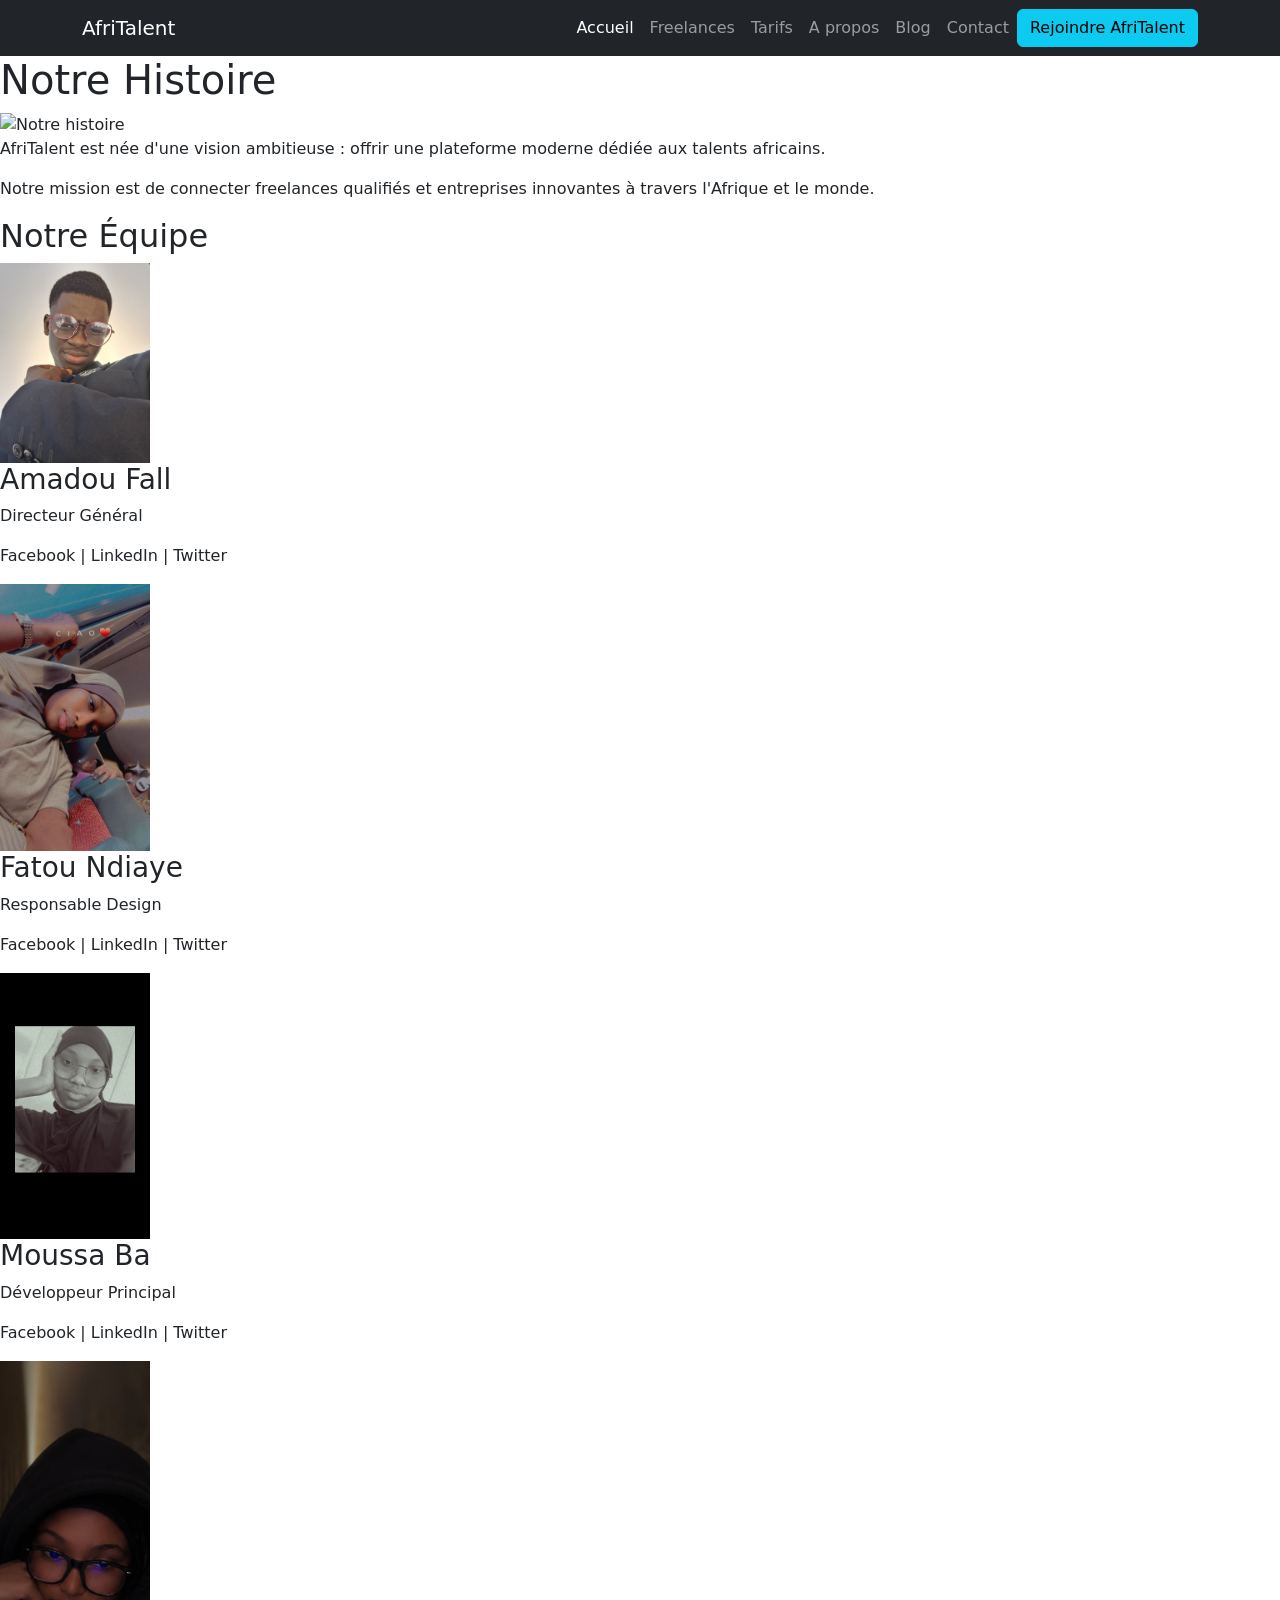
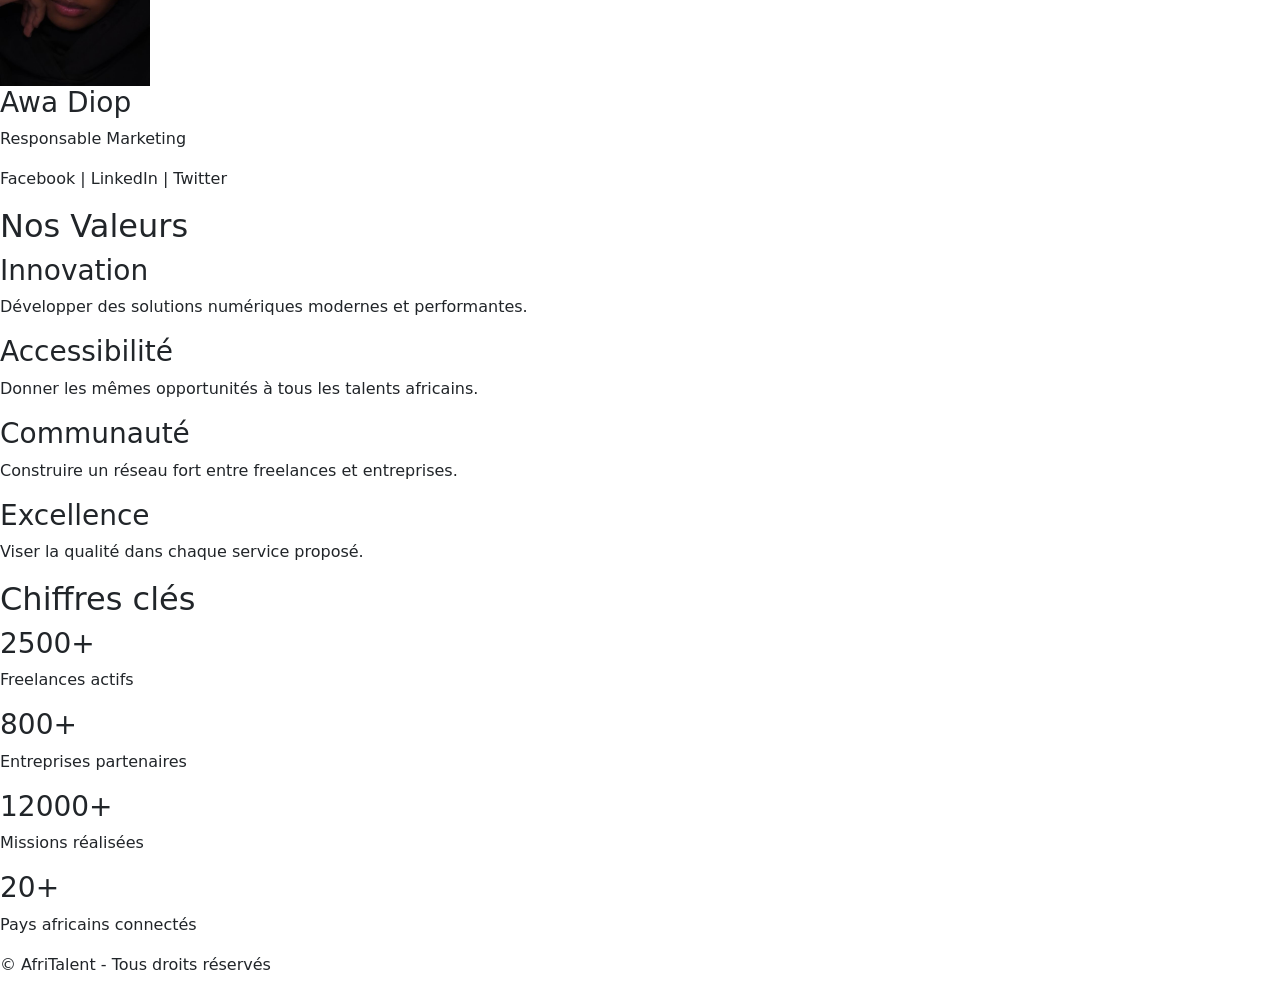
==== Diallo cheikh mouhamadou mourtalla-AfriTalent/about.html @ 086f15e1 "HTML : structure complète des 5 pages avec sections et contenu texte" ====
<!DOCTYPE html>
<html lang="fr">
<head>
    <meta charset="UTF-8">
    <meta name="viewport" content="width=device-width, initial-scale=1.0">
    <title>AfriTalent — Accueil</title>
<link
href="https://cdn.jsdelivr.net/npm/bootstrap@5.3.0/dist/css/bootstrap.min.css"
rel="stylesheet">
<link rel="stylesheet"
href="https://cdnjs.cloudflare.com/ajax/libs/font-awesome/6.6.0/css/all.min.css">

    <link rel="stylesheet" href="css/style.css">
</head>
<body>
     <header>
        <!-- Navigation Bootstrap commune a toutes les pages -->
        <nav class="navbar navbar-expand-lg navbar-dark bg-dark">
            <div class="container">
                <a class="navbar-brand" href="index.html">AfriTalent</a>
                <button class="navbar-toggler" type="button" data-bs-toggle="collapse" data-bs-target="#navMenu"
                    aria-controls="navMenu" aria-expanded="false" aria-label="Toggle navigation">
                    <span class="navbar-toggler-icon"></span>
                </button>
                <div class="collapse navbar-collapse" id="navMenu">
                    <ul class="navbar-nav ms-auto">
                        <li class="nav-item"><a class="nav-link active" href="index.html">Accueil</a></li>
                        <li class="nav-item"><a class="nav-link" href="freelances.html">Freelances</a></li>
                        <li class="nav-item"><a class="nav-link" href="tarifs.html">Tarifs</a></li>
                        <li class="nav-item"><a class="nav-link" href="about.html">A propos</a></li>
                        <li class="nav-item"><a class="nav-link" href="#blog">Blog</a></li>
                        <li class="nav-item"><a class="nav-link" href="contact.html">Contact</a></li>
                    </ul>
                    <button type="button" class="btn btn-info">Rejoindre AfriTalent</button>

                </div>
                <div class="d-flex aline-items-left gap-5">

                </div>
            </div>
        </nav>
    </header>
    <main>

    <section>
        <h1>Notre Histoire</h1>

        <img src="images/histoire.jpg" width="500" alt="Notre histoire">

        <p>
            AfriTalent est née d'une vision ambitieuse :
            offrir une plateforme moderne dédiée aux talents africains.
        </p>

        <p>
            Notre mission est de connecter freelances qualifiés
            et entreprises innovantes à travers l'Afrique et le monde.
        </p>
    </section>

    <section>
        <h2>Notre Équipe</h2>

        <article>
            <img src="images/team.jpeg" width="150" alt="">
            <h3>Amadou Fall</h3>
            <p>Directeur Général</p>
            <p>Facebook | LinkedIn | Twitter</p>
        </article>

        <article>
            <img src="images/team2.jpeg" width="150" alt="">
            <h3>Fatou Ndiaye</h3>
            <p>Responsable Design</p>
            <p>Facebook | LinkedIn | Twitter</p>
        </article>

        <article>
            <img src="images/team3.jpeg" width="150" alt="">
            <h3>Moussa Ba</h3>
            <p>Développeur Principal</p>
            <p>Facebook | LinkedIn | Twitter</p>
        </article>

        <article>
            <img src="images/team4.jpeg" width="150" alt="">
            <h3>Awa Diop</h3>
            <p>Responsable Marketing</p>
            <p>Facebook | LinkedIn | Twitter</p>
        </article>
    </section>

    <section>
        <h2>Nos Valeurs</h2>

        <article>
            <h3>Innovation</h3>
            <p>
                Développer des solutions numériques
                modernes et performantes.
            </p>
        </article>

        <article>
            <h3>Accessibilité</h3>
            <p>
                Donner les mêmes opportunités
                à tous les talents africains.
            </p>
        </article>

        <article>
            <h3>Communauté</h3>
            <p>
                Construire un réseau fort
                entre freelances et entreprises.
            </p>
        </article>

        <article>
            <h3>Excellence</h3>
            <p>
                Viser la qualité dans chaque
                service proposé.
            </p>
        </article>
    </section>

    <section>
        <h2>Chiffres clés</h2>

        <article>
            <h3>2500+</h3>
            <p>Freelances actifs</p>
        </article>

        <article>
            <h3>800+</h3>
            <p>Entreprises partenaires</p>
        </article>

        <article>
            <h3>12000+</h3>
            <p>Missions réalisées</p>
        </article>

        <article>
            <h3>20+</h3>
            <p>Pays africains connectés</p>
        </article>
    </section>

</main>

<footer>
    <p>© AfriTalent - Tous droits réservés</p>
</footer>
    

<script
src="https://cdn.jsdelivr.net/npm/bootstrap@5.3.0/dist/js/bootstrap.bundle.min.js"
></script>
    <script src="js/main.js"></script>
</body>
</html>
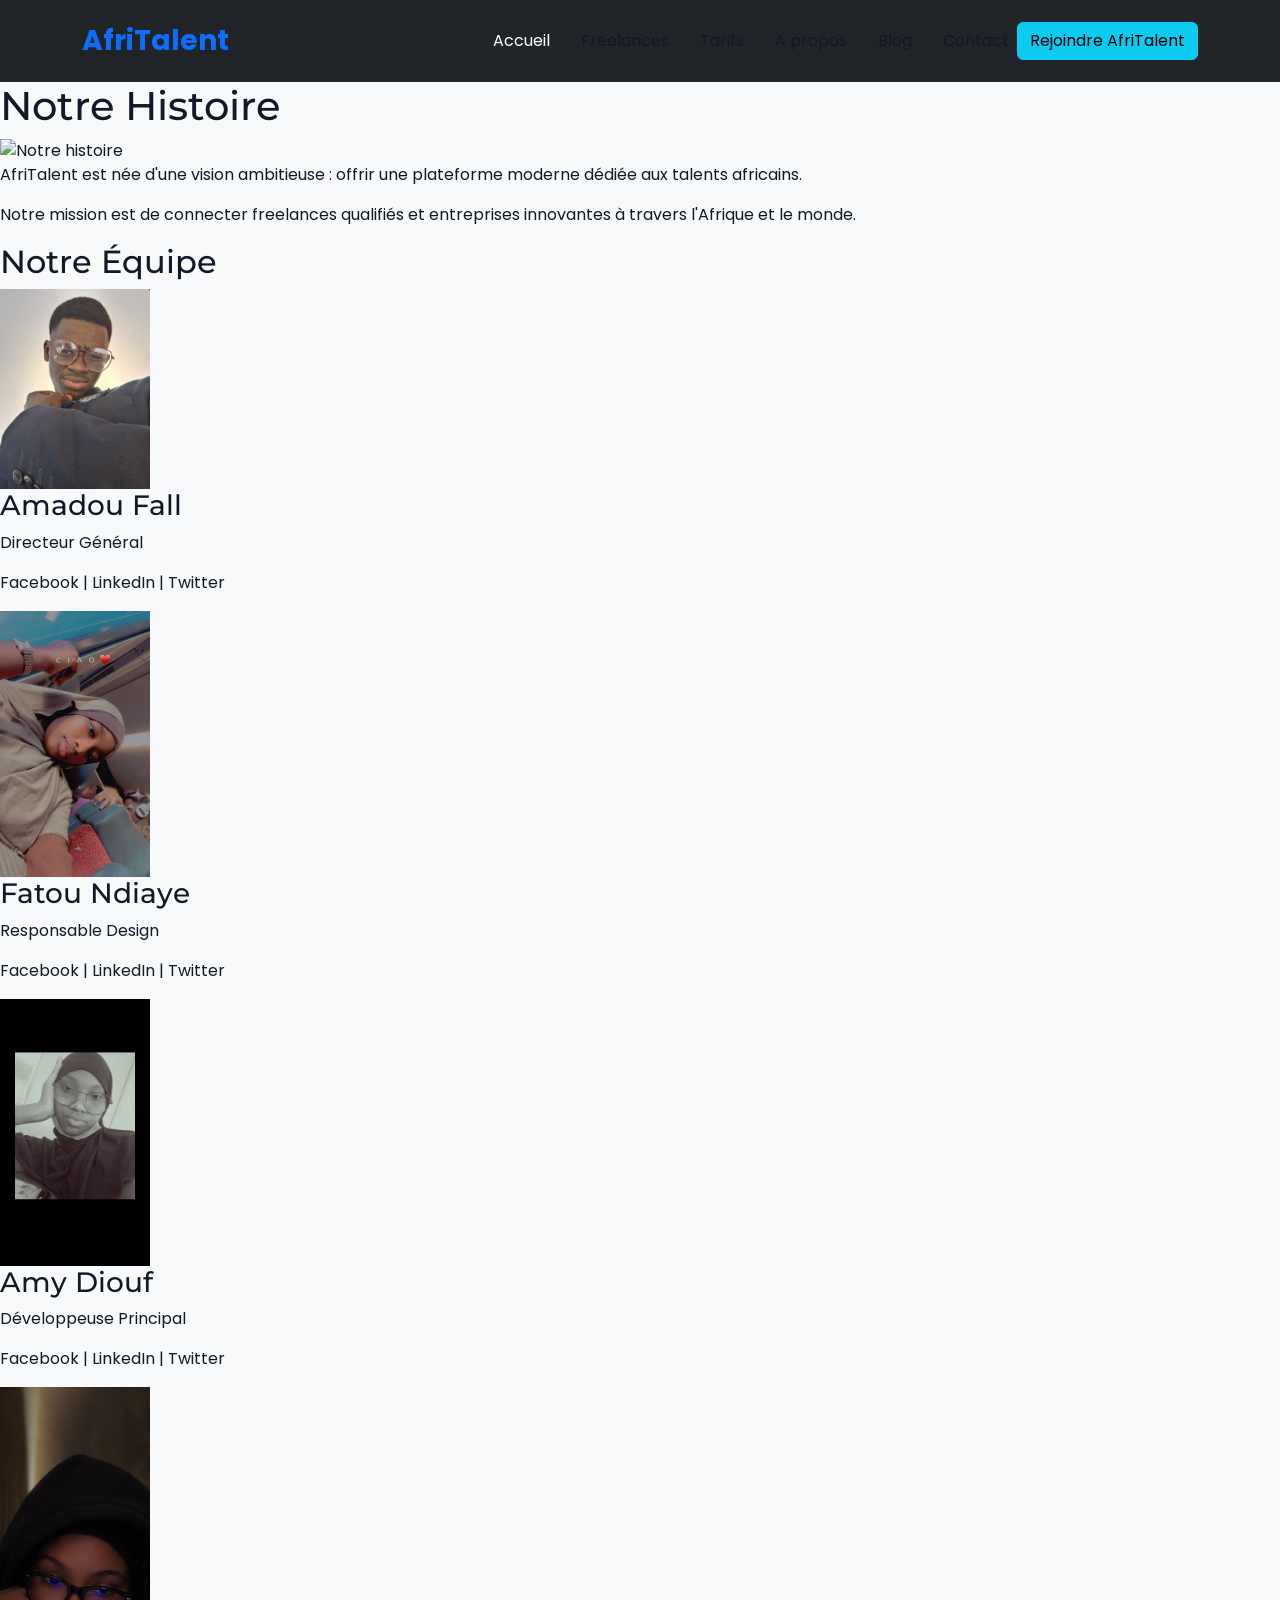
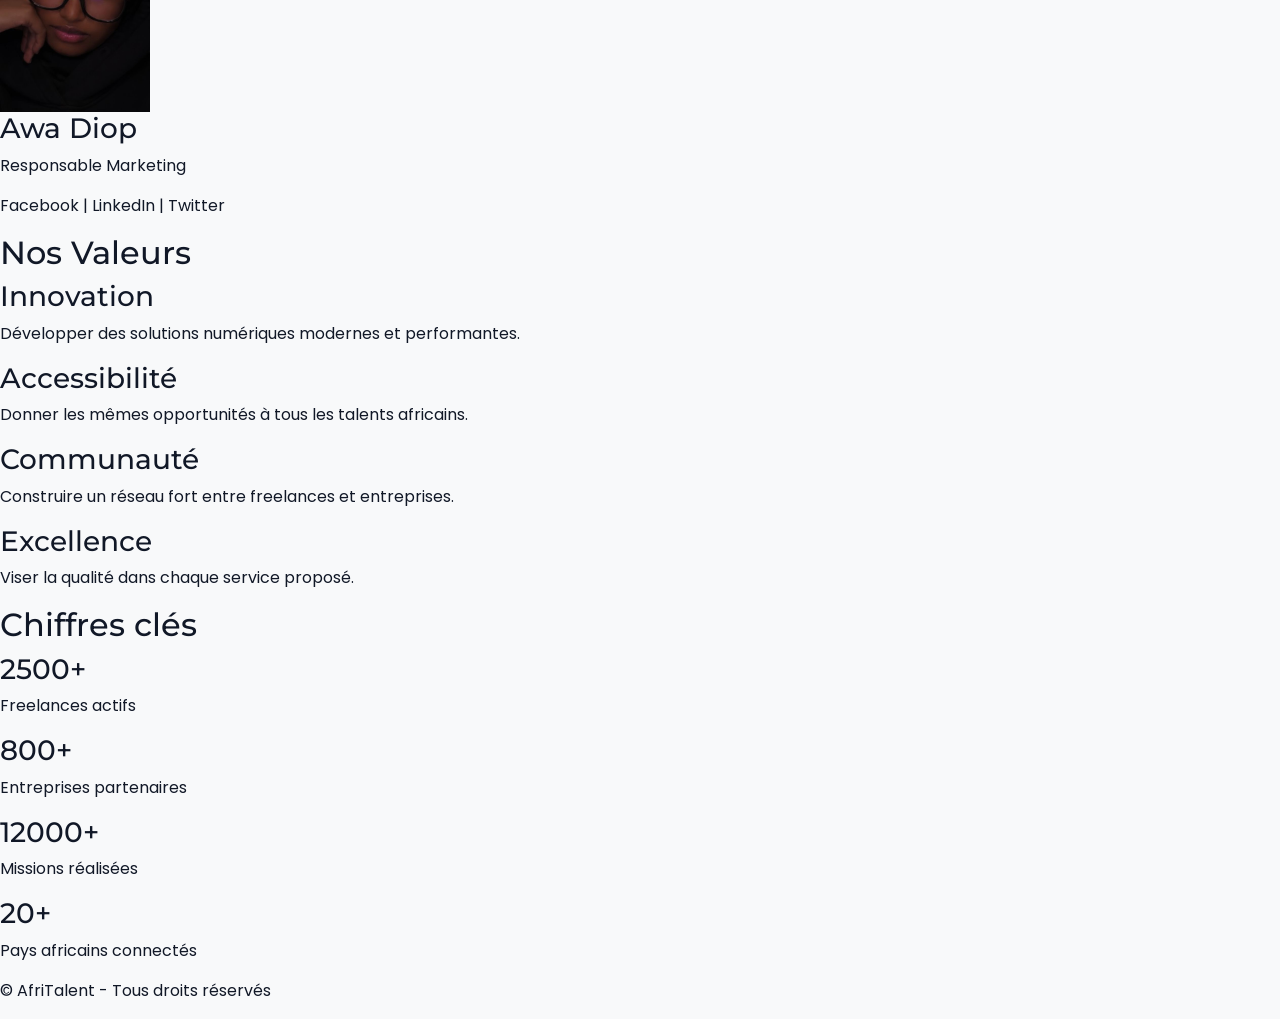
==== commit 00c42484: "CSS : variables, typographie, layout général et styles de base" ====
--- a/Diallo cheikh mouhamadou mourtalla-AfriTalent/about.html
+++ b/Diallo cheikh mouhamadou mourtalla-AfriTalent/about.html
@@ -77,8 +77,8 @@
 
         <article>
             <img src="images/team3.jpeg" width="150" alt="">
-            <h3>Moussa Ba</h3>
-            <p>Développeur Principal</p>
+            <h3>Amy Diouf</h3>
+            <p>Développeuse Principal</p>
             <p>Facebook | LinkedIn | Twitter</p>
         </article>
 
--- a/Diallo cheikh mouhamadou mourtalla-AfriTalent/css/style.css
+++ b/Diallo cheikh mouhamadou mourtalla-AfriTalent/css/style.css
@@ -0,0 +1,47 @@
+/* GOOGLE FONTS */
+@import url('https://fonts.googleapis.com/css2?family=Poppins:wght@400;500;600&display=swap');
+
+@import url('https://fonts.googleapis.com/css2?family=Montserrat:wght@600;700&display=swap');
+
+
+/* VARIABLES */
+:root{
+    --primary:#0d6efd;
+    --secondary:#6610f2;
+    --dark:#111827;
+    --light:#f8f9fa;
+    --white:#ffffff;
+    --gray:#6b7280;
+
+    --radius:12px;
+    --spacing:20px;
+}
+/* RESET */
+*{
+    margin:0;
+    padding:0;
+    box-sizing:border-box;
+}
+body{
+    font-family:'Poppins', sans-serif;
+    background:var(--light);
+    color:var(--dark);
+}
+h1,h2,h3,h4{
+    font-family:'Montserrat', sans-serif;
+}
+.navbar{
+    background:var(--white);
+    padding:15px 0;
+}
+
+.navbar-brand{
+    font-size:28px;
+    font-weight:bold;
+    color:var(--primary);
+}
+
+.nav-link{
+    color:var(--dark);
+    margin-left:15px;
+}
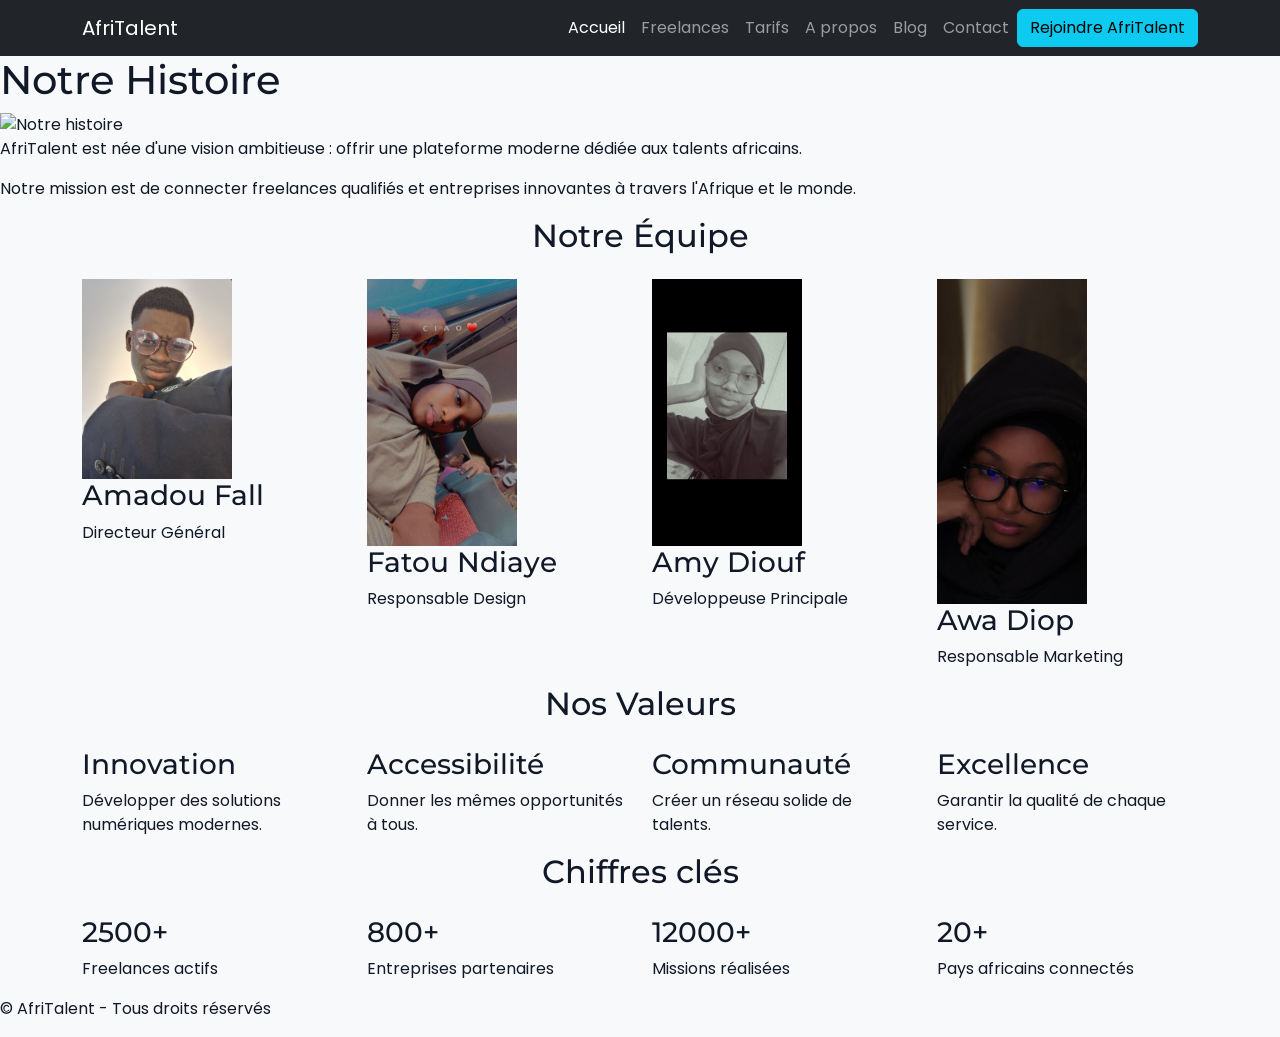
==== commit ae72fbd7: "CSS : responsive design mobile et tablette, media queries" ====
--- a/Diallo cheikh mouhamadou mourtalla-AfriTalent/about.html
+++ b/Diallo cheikh mouhamadou mourtalla-AfriTalent/about.html
@@ -58,98 +58,121 @@
         </p>
     </section>
 
-    <section>
-        <h2>Notre Équipe</h2>
+    <section class="container">
 
-        <article>
-            <img src="images/team.jpeg" width="150" alt="">
-            <h3>Amadou Fall</h3>
-            <p>Directeur Général</p>
-            <p>Facebook | LinkedIn | Twitter</p>
-        </article>
+    <h2 class="text-center mb-4">Notre Équipe</h2>
 
-        <article>
-            <img src="images/team2.jpeg" width="150" alt="">
-            <h3>Fatou Ndiaye</h3>
-            <p>Responsable Design</p>
-            <p>Facebook | LinkedIn | Twitter</p>
-        </article>
+    <div class="row">
 
-        <article>
-            <img src="images/team3.jpeg" width="150" alt="">
-            <h3>Amy Diouf</h3>
-            <p>Développeuse Principal</p>
-            <p>Facebook | LinkedIn | Twitter</p>
-        </article>
+        <div class="col-12 col-md-6 col-lg-3">
+            <article>
+                <img src="images/team.jpeg" width="150" alt="">
+                <h3>Amadou Fall</h3>
+                <p>Directeur Général</p>
+            </article>
+        </div>
 
-        <article>
-            <img src="images/team4.jpeg" width="150" alt="">
-            <h3>Awa Diop</h3>
-            <p>Responsable Marketing</p>
-            <p>Facebook | LinkedIn | Twitter</p>
-        </article>
-    </section>
+        <div class="col-12 col-md-6 col-lg-3">
+            <article>
+                <img src="images/team2.jpeg" width="150" alt="">
+                <h3>Fatou Ndiaye</h3>
+                <p>Responsable Design</p>
+            </article>
+        </div>
 
-    <section>
-        <h2>Nos Valeurs</h2>
+        <div class="col-12 col-md-6 col-lg-3">
+            <article>
+                <img src="images/team3.jpeg" width="150" alt="">
+                <h3>Amy Diouf</h3>
+                <p>Développeuse Principale</p>
+            </article>
+        </div>
 
-        <article>
-            <h3>Innovation</h3>
-            <p>
-                Développer des solutions numériques
-                modernes et performantes.
-            </p>
-        </article>
+        <div class="col-12 col-md-6 col-lg-3">
+            <article>
+                <img src="images/team4.jpeg" width="150" alt="">
+                <h3>Awa Diop</h3>
+                <p>Responsable Marketing</p>
+            </article>
+        </div>
 
-        <article>
-            <h3>Accessibilité</h3>
-            <p>
-                Donner les mêmes opportunités
-                à tous les talents africains.
-            </p>
-        </article>
+    </div>
 
-        <article>
-            <h3>Communauté</h3>
-            <p>
-                Construire un réseau fort
-                entre freelances et entreprises.
-            </p>
-        </article>
+</section>
+    <section class="container">
 
-        <article>
-            <h3>Excellence</h3>
-            <p>
-                Viser la qualité dans chaque
-                service proposé.
-            </p>
-        </article>
-    </section>
+    <h2 class="text-center mb-4">Nos Valeurs</h2>
 
-    <section>
-        <h2>Chiffres clés</h2>
+    <div class="row">
 
-        <article>
-            <h3>2500+</h3>
-            <p>Freelances actifs</p>
-        </article>
+        <div class="col-12 col-md-6 col-lg-3">
+            <article>
+                <h3>Innovation</h3>
+                <p>Développer des solutions numériques modernes.</p>
+            </article>
+        </div>
 
-        <article>
-            <h3>800+</h3>
-            <p>Entreprises partenaires</p>
-        </article>
+        <div class="col-12 col-md-6 col-lg-3">
+            <article>
+                <h3>Accessibilité</h3>
+                <p>Donner les mêmes opportunités à tous.</p>
+            </article>
+        </div>
 
-        <article>
-            <h3>12000+</h3>
-            <p>Missions réalisées</p>
-        </article>
+        <div class="col-12 col-md-6 col-lg-3">
+            <article>
+                <h3>Communauté</h3>
+                <p>Créer un réseau solide de talents.</p>
+            </article>
+        </div>
 
-        <article>
-            <h3>20+</h3>
-            <p>Pays africains connectés</p>
-        </article>
-    </section>
+        <div class="col-12 col-md-6 col-lg-3">
+            <article>
+                <h3>Excellence</h3>
+                <p>Garantir la qualité de chaque service.</p>
+            </article>
+        </div>
 
+    </div>
+
+</section>
+   <section class="container">
+
+    <h2 class="text-center mb-4">Chiffres clés</h2>
+
+    <div class="row">
+
+        <div class="col-12 col-md-6 col-lg-3">
+            <article>
+                <h3>2500+</h3>
+                <p>Freelances actifs</p>
+            </article>
+        </div>
+
+        <div class="col-12 col-md-6 col-lg-3">
+            <article>
+                <h3>800+</h3>
+                <p>Entreprises partenaires</p>
+            </article>
+        </div>
+
+        <div class="col-12 col-md-6 col-lg-3">
+            <article>
+                <h3>12000+</h3>
+                <p>Missions réalisées</p>
+            </article>
+        </div>
+
+        <div class="col-12 col-md-6 col-lg-3">
+            <article>
+                <h3>20+</h3>
+                <p>Pays africains connectés</p>
+            </article>
+        </div>
+
+    </div>
+
+</section>
 </main>
 
 <footer>
--- a/Diallo cheikh mouhamadou mourtalla-AfriTalent/css/style.css
+++ b/Diallo cheikh mouhamadou mourtalla-AfriTalent/css/style.css
@@ -10,7 +10,7 @@
     --secondary:#6610f2;
     --dark:#111827;
     --light:#f8f9fa;
-    --white:#ffffff;
+    --white:#7689f8;
     --gray:#6b7280;
 
     --radius:12px;
@@ -30,18 +30,196 @@
 h1,h2,h3,h4{
     font-family:'Montserrat', sans-serif;
 }
-.navbar{
-    background:var(--white);
-    padding:15px 0;
-}
-
-.navbar-brand{
-    font-size:28px;
+/* HERO */
+.hero{
+    padding:100px 0;
+}
+
+.hero-text h1{
+    font-size:60px;
+    font-weight:700;
+    margin-bottom:20px;
+}
+
+.hero-text h2{
+    font-size:22px;
+    color:gray;
+    margin-bottom:25px;
+}
+
+.hero-img{
+    width:100%;
+    border-radius:20px;
+}
+
+.stats{
+    display:flex;
+    gap:30px;
+    margin-top:20px;
     font-weight:bold;
-    color:var(--primary);
-}
-
-.nav-link{
-    color:var(--dark);
-    margin-left:15px;
+}
+
+
+/* COMMENT CA MARCHE */
+.bento-grid{
+    display:grid;
+    grid-template-columns:repeat(3,1fr);
+    gap:20px;
+}
+
+.box{
+    background:rgba(200, 192, 245, 0.616);
+    padding:30px;
+    border-radius:20px;
+    box-shadow:0 5px 15px rgba(0,0,0,0.08);
+}
+
+.big{
+    grid-column:span 2;
+}
+
+.wide{
+    grid-column:span 2;
+}
+
+/* CATEGORIES */
+.categories{
+    padding:80px 0;
+}
+
+.categorie-card{
+    background:rgba(200, 192, 245, 0.616);
+    padding:30px;
+    border-radius:20px;
+    margin-bottom:20px;
+    transition:0.3s;
+    box-shadow:0 5px 15px rgba(0,0,0,0.08);
+}
+
+.categorie-card:hover{
+    transform:translateY(-10px);
+    box-shadow:0 10px 25px rgba(0,0,0,0.2);
+}
+
+
+/* TEMOIGNAGES */
+.testimonials{
+    background:rgba(200, 192, 245, 0.616);
+    padding:80px 0;
+}
+
+.carousel-item{
+    padding:30px;
+    text-align:center;
+}
+
+.carousel-item img{
+    border-radius:15px;
+    margin-bottom:15px;
+}
+
+.carousel-item blockquote{
+    font-style:italic;
+}
+
+/* CTA */
+section.text-center{
+    padding:80px 0;
+}
+
+
+@media (max-width: 768px){
+
+    .hero{
+        text-align: center;
+    }
+
+    .hero-img{
+        width: 100%;
+        margin-top: 20px;
+    }
+
+    .stats{
+        flex-direction: column;
+        gap: 10px;
+    }
+
+    .bento-grid{
+        grid-template-columns: 1fr;
+    }
+
+    .categories{
+        text-align: center;
+    }
+
+}
+
+@media (max-width: 375px){
+
+    h1{
+        font-size: 2rem;
+    }
+
+    h2{
+        font-size: 1.5rem;
+    }
+
+    .hero button{
+        width: 100%;
+        margin-bottom: 10px;
+    }
+
+    .navbar-brand{
+        font-size: 1.2rem;
+    }
+
+    article img{
+        max-width: 100%;
+        height: auto;
+    }
+
+}
+
+CONTACT 
+
+form{
+    background: #fff;
+    padding: 20px;
+    border-radius: 10px;
+}
+
+input,
+select,
+textarea{
+    width: 100%;
+    margin-top: 5px;
+    margin-bottom: 15px;
+}
+
+iframe{
+    width: 100%;
+    border-radius: 10px;
+}
+
+@media (max-width: 768px){
+
+    form{
+        margin-bottom: 30px;
+    }
+
+}
+
+
+
+@media (max-width: 375px){
+
+    .form-control,
+    .form-select{
+        font-size: 14px;
+    }
+
+    form button{
+        width: 100%;
+    }
+
 }
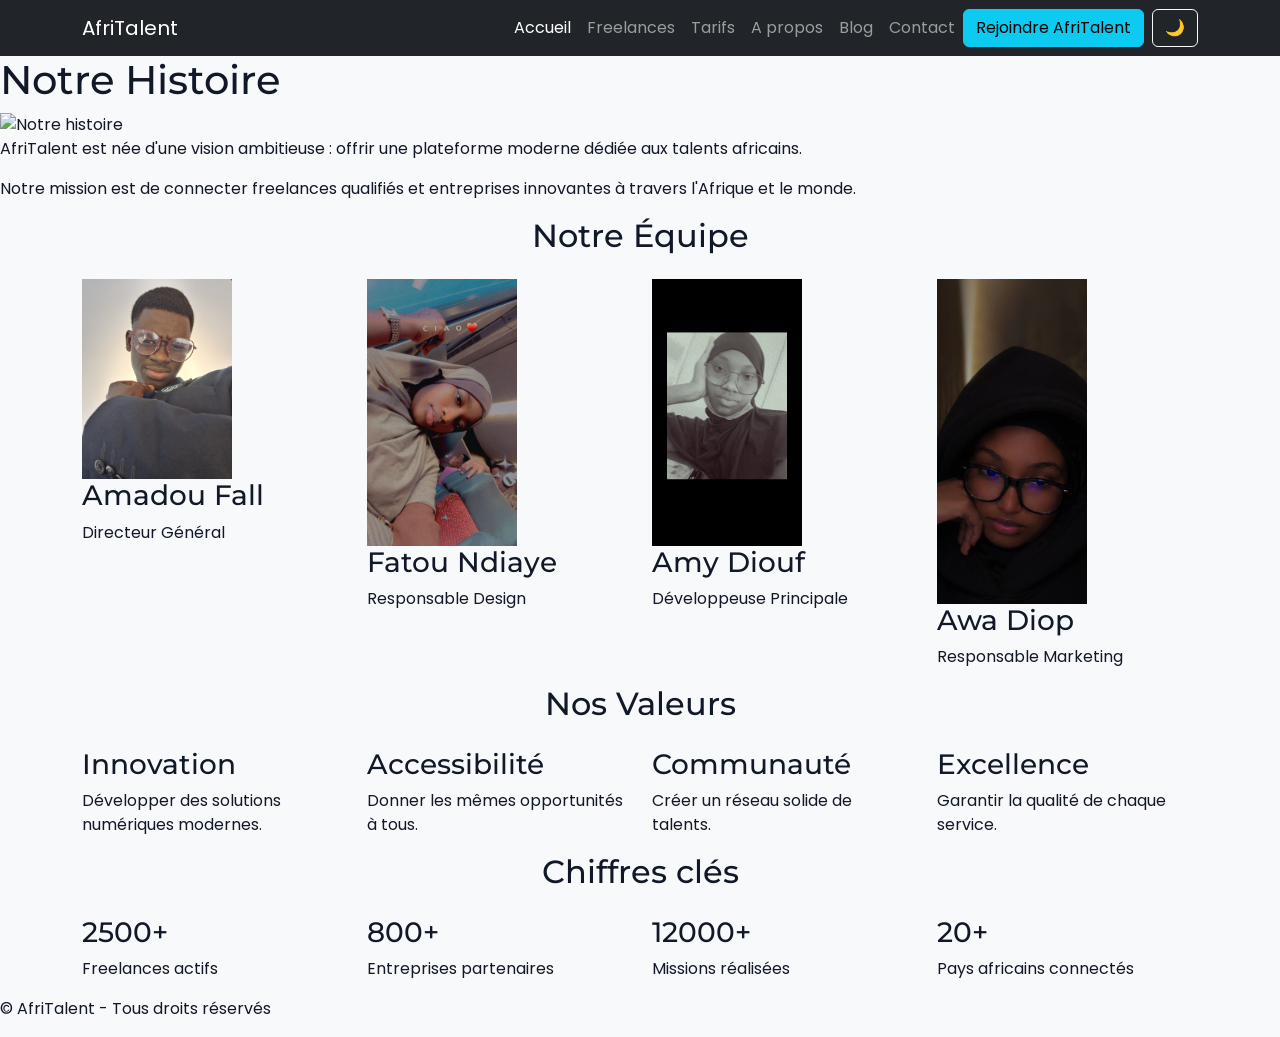
==== commit af050d4a: "JS : dark mode avec localStorage, navbar dynamique au scroll" ====
--- a/Diallo cheikh mouhamadou mourtalla-AfriTalent/about.html
+++ b/Diallo cheikh mouhamadou mourtalla-AfriTalent/about.html
@@ -15,30 +15,46 @@
 <body>
      <header>
         <!-- Navigation Bootstrap commune a toutes les pages -->
-        <nav class="navbar navbar-expand-lg navbar-dark bg-dark">
-            <div class="container">
-                <a class="navbar-brand" href="index.html">AfriTalent</a>
-                <button class="navbar-toggler" type="button" data-bs-toggle="collapse" data-bs-target="#navMenu"
-                    aria-controls="navMenu" aria-expanded="false" aria-label="Toggle navigation">
-                    <span class="navbar-toggler-icon"></span>
+         <nav class="navbar navbar-expand-lg navbar-dark bg-dark">
+    <div class="container">
+        <a class="navbar-brand" href="index.html">AfriTalent</a>
+
+        <button class="navbar-toggler" type="button"
+            data-bs-toggle="collapse"
+            data-bs-target="#navMenu"
+            aria-controls="navMenu"
+            aria-expanded="false"
+            aria-label="Toggle navigation">
+
+            <span class="navbar-toggler-icon"></span>
+
+        </button>
+
+        <div class="collapse navbar-collapse" id="navMenu">
+
+            <ul class="navbar-nav ms-auto">
+                <li class="nav-item"><a class="nav-link active" href="index.html">Accueil</a></li>
+                <li class="nav-item"><a class="nav-link" href="freelances.html">Freelances</a></li>
+                <li class="nav-item"><a class="nav-link" href="tarifs.html">Tarifs</a></li>
+                <li class="nav-item"><a class="nav-link" href="about.html">A propos</a></li>
+                <li class="nav-item"><a class="nav-link" href="#blog">Blog</a></li>
+                <li class="nav-item"><a class="nav-link" href="contact.html">Contact</a></li>
+            </ul>
+
+            <div class="d-flex gap-2">
+                <button type="button" class="btn btn-info">
+                    Rejoindre AfriTalent
                 </button>
-                <div class="collapse navbar-collapse" id="navMenu">
-                    <ul class="navbar-nav ms-auto">
-                        <li class="nav-item"><a class="nav-link active" href="index.html">Accueil</a></li>
-                        <li class="nav-item"><a class="nav-link" href="freelances.html">Freelances</a></li>
-                        <li class="nav-item"><a class="nav-link" href="tarifs.html">Tarifs</a></li>
-                        <li class="nav-item"><a class="nav-link" href="about.html">A propos</a></li>
-                        <li class="nav-item"><a class="nav-link" href="#blog">Blog</a></li>
-                        <li class="nav-item"><a class="nav-link" href="contact.html">Contact</a></li>
-                    </ul>
-                    <button type="button" class="btn btn-info">Rejoindre AfriTalent</button>
-
-                </div>
-                <div class="d-flex aline-items-left gap-5">
-
-                </div>
+
+                <button id="theme-toggle" class="btn btn-outline-light">
+                    🌙
+                </button>
             </div>
-        </nav>
+
+        </div>
+    </div>
+</nav>
+        
     </header>
     <main>
 
@@ -178,11 +194,12 @@
 <footer>
     <p>© AfriTalent - Tous droits réservés</p>
 </footer>
-    
-
-<script
-src="https://cdn.jsdelivr.net/npm/bootstrap@5.3.0/dist/js/bootstrap.bundle.min.js"
-></script>
-    <script src="js/main.js"></script>
+
+<button id="backToTop" class="btn btn-primary">
+    ↑
+</button>
+
+<script src="https://cdn.jsdelivr.net/npm/bootstrap@5.3.0/dist/js/bootstrap.bundle.min.js"></script>
+<script src="js/main.js"></script>
 </body>
 </html>
--- a/Diallo cheikh mouhamadou mourtalla-AfriTalent/css/style.css
+++ b/Diallo cheikh mouhamadou mourtalla-AfriTalent/css/style.css
@@ -222,4 +222,45 @@
         width: 100%;
     }
 
+}
+
+ NAVBAR DYNAMIQUE
+
+.navbar{
+    transition: all 0.3s ease;
+}
+
+.navbar.scrolled{
+    background: rgba(0,0,0,0.95) !important;
+    box-shadow: 0 5px 15px rgba(0,0,0,0.2);
+    padding-top: 5px;
+    padding-bottom: 5px;
+}
+ DARK MODE
+
+body.dark-mode{
+    background-color: #121212;
+    color: #ffffff;
+}
+
+body.dark-mode .navbar{
+    background-color: #1e1e1e !important;
+}
+
+body.dark-mode .box,
+body.dark-mode .categorie-card,
+body.dark-mode .carousel-item,
+body.dark-mode footer{
+    background-color: #222;
+    color: #ffffff;
+}
+
+BOUTON RETOUR EN HAUT 
+
+#backToTop{
+    position: fixed;
+    bottom: 20px;
+    right: 20px;
+    display: none;
+    z-index: 999;
 }
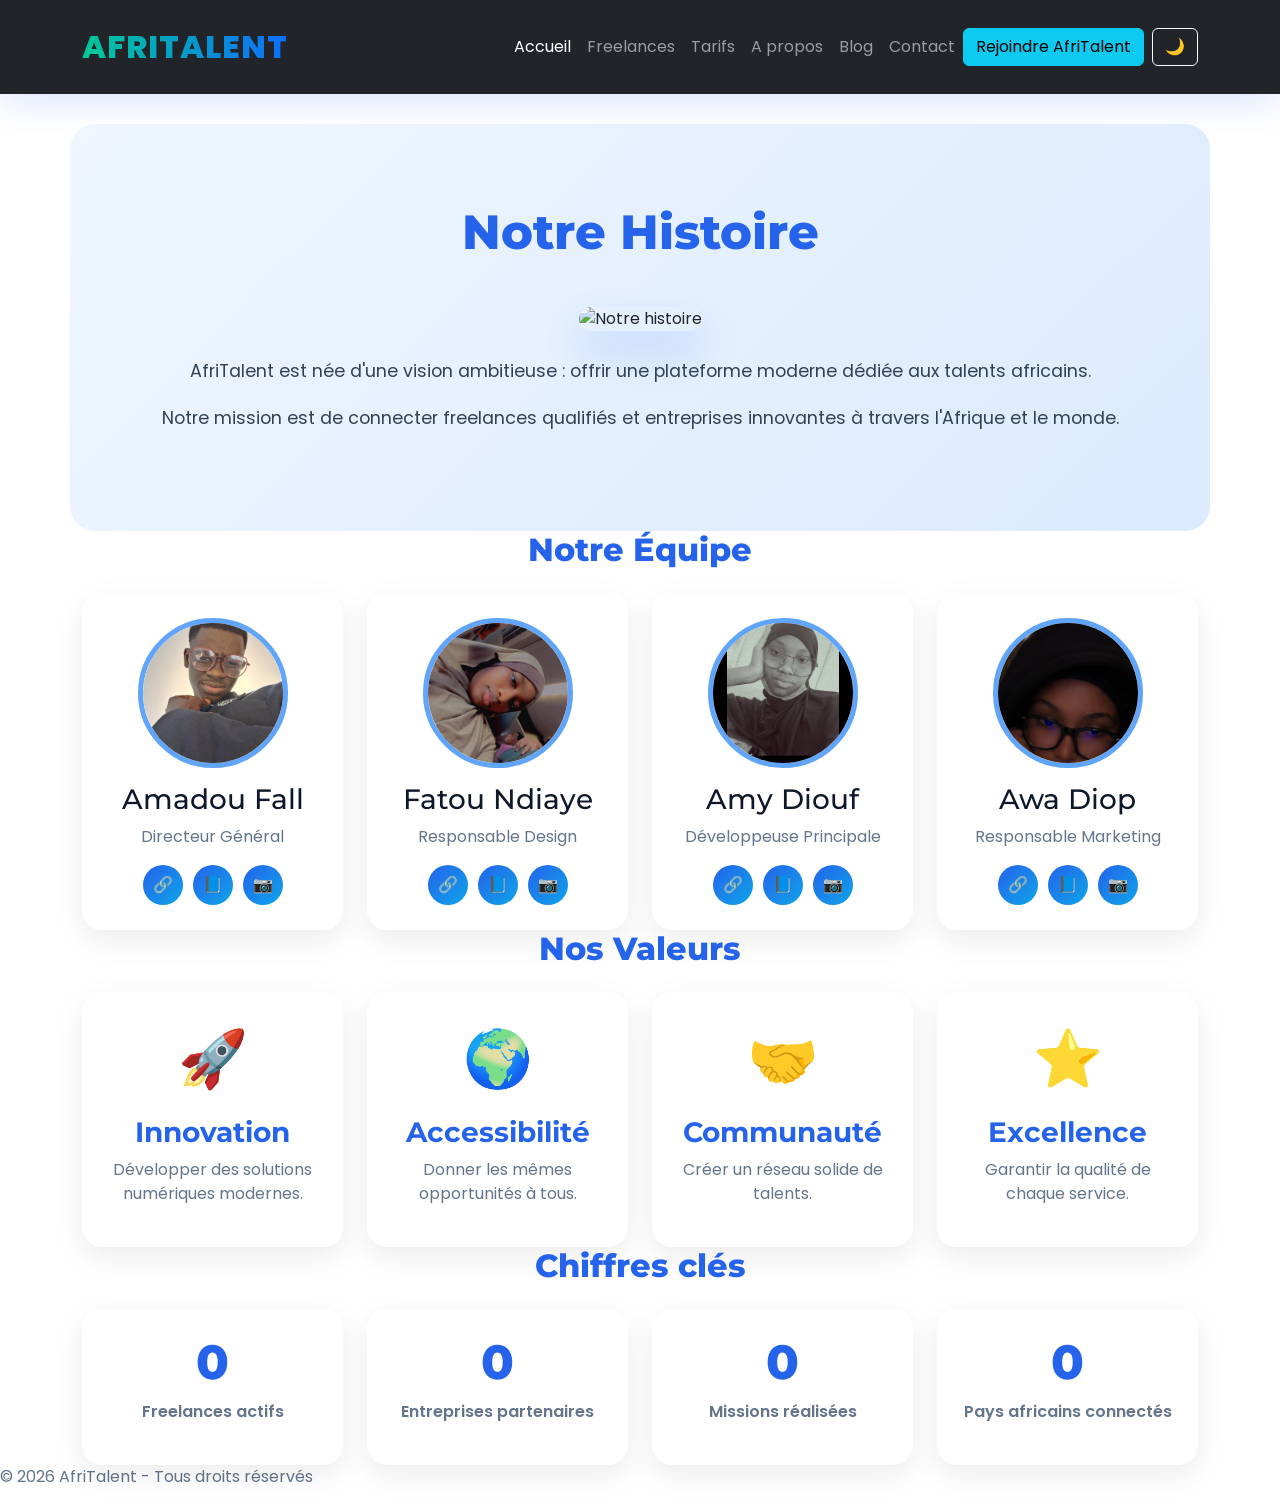
==== commit 7523bf0a: "JS : compteurs animés au scroll et animations fade-in des sections" ====
--- a/Diallo cheikh mouhamadou mourtalla-AfriTalent/about.html
+++ b/Diallo cheikh mouhamadou mourtalla-AfriTalent/about.html
@@ -17,7 +17,9 @@
         <!-- Navigation Bootstrap commune a toutes les pages -->
          <nav class="navbar navbar-expand-lg navbar-dark bg-dark">
     <div class="container">
-        <a class="navbar-brand" href="index.html">AfriTalent</a>
+        <a class="navbar-brand logo-afritalent" href="index.html">
+    AfriTalent
+</a>
 
         <button class="navbar-toggler" type="button"
             data-bs-toggle="collapse"
@@ -58,7 +60,7 @@
     </header>
     <main>
 
-    <section>
+    <section  class="about-history container fade-section">
         <h1>Notre Histoire</h1>
 
         <img src="images/histoire.jpg" width="500" alt="Notre histoire">
@@ -74,7 +76,7 @@
         </p>
     </section>
 
-    <section class="container">
+    <section class="container fade-section team">
 
     <h2 class="text-center mb-4">Notre Équipe</h2>
 
@@ -85,6 +87,11 @@
                 <img src="images/team.jpeg" width="150" alt="">
                 <h3>Amadou Fall</h3>
                 <p>Directeur Général</p>
+                <div class="social-links">
+                    <a href="#">🔗</a>
+                    <a href="#">📘</a>
+                    <a href="#">📷</a>
+                </div>
             </article>
         </div>
 
@@ -93,6 +100,12 @@
                 <img src="images/team2.jpeg" width="150" alt="">
                 <h3>Fatou Ndiaye</h3>
                 <p>Responsable Design</p>
+
+            <div class="social-links">
+                <a href="#">🔗</a>
+                <a href="#">📘</a>
+                <a href="#">📷</a>
+            </div>
             </article>
         </div>
 
@@ -101,6 +114,12 @@
                 <img src="images/team3.jpeg" width="150" alt="">
                 <h3>Amy Diouf</h3>
                 <p>Développeuse Principale</p>
+
+            <div class="social-links">
+                <a href="#">🔗</a>
+                <a href="#">📘</a>
+                <a href="#">📷</a>
+            </div>
             </article>
         </div>
 
@@ -109,13 +128,18 @@
                 <img src="images/team4.jpeg" width="150" alt="">
                 <h3>Awa Diop</h3>
                 <p>Responsable Marketing</p>
+                            <div class="social-links">
+                <a href="#">🔗</a>
+                <a href="#">📘</a>
+                <a href="#">📷</a>
+            </div>
             </article>
         </div>
 
     </div>
 
 </section>
-    <section class="container">
+    <section class="container fade-section values">
 
     <h2 class="text-center mb-4">Nos Valeurs</h2>
 
@@ -123,6 +147,7 @@
 
         <div class="col-12 col-md-6 col-lg-3">
             <article>
+           <div class="value-icon">🚀</div>
                 <h3>Innovation</h3>
                 <p>Développer des solutions numériques modernes.</p>
             </article>
@@ -130,6 +155,7 @@
 
         <div class="col-12 col-md-6 col-lg-3">
             <article>
+                <div class="value-icon">🌍</div>
                 <h3>Accessibilité</h3>
                 <p>Donner les mêmes opportunités à tous.</p>
             </article>
@@ -137,6 +163,7 @@
 
         <div class="col-12 col-md-6 col-lg-3">
             <article>
+                 <div class="value-icon">🤝</div>
                 <h3>Communauté</h3>
                 <p>Créer un réseau solide de talents.</p>
             </article>
@@ -144,6 +171,7 @@
 
         <div class="col-12 col-md-6 col-lg-3">
             <article>
+                <div class="value-icon">⭐</div>
                 <h3>Excellence</h3>
                 <p>Garantir la qualité de chaque service.</p>
             </article>
@@ -152,7 +180,7 @@
     </div>
 
 </section>
-   <section class="container">
+   <section class="container fade-section key-stats">
 
     <h2 class="text-center mb-4">Chiffres clés</h2>
 
@@ -160,28 +188,28 @@
 
         <div class="col-12 col-md-6 col-lg-3">
             <article>
-                <h3>2500+</h3>
+                <h3 class="counter" data-target="2500">0</h3>
                 <p>Freelances actifs</p>
             </article>
         </div>
 
         <div class="col-12 col-md-6 col-lg-3">
             <article>
-                <h3>800+</h3>
+                <h3 class="counter" data-target="800">0</h3>
                 <p>Entreprises partenaires</p>
             </article>
         </div>
 
         <div class="col-12 col-md-6 col-lg-3">
             <article>
-                <h3>12000+</h3>
+                <h3 class="counter" data-target="12000">0</h3>
                 <p>Missions réalisées</p>
             </article>
         </div>
 
         <div class="col-12 col-md-6 col-lg-3">
             <article>
-                <h3>20+</h3>
+                <h3 class="counter" data-target="20">0</h3>
                 <p>Pays africains connectés</p>
             </article>
         </div>
@@ -192,7 +220,10 @@
 </main>
 
 <footer>
-    <p>© AfriTalent - Tous droits réservés</p>
+    
+    <p>© <span id="currentYear"></span>
+        AfriTalent - Tous droits réservés
+    </p>
 </footer>
 
 <button id="backToTop" class="btn btn-primary">
--- a/Diallo cheikh mouhamadou mourtalla-AfriTalent/css/style.css
+++ b/Diallo cheikh mouhamadou mourtalla-AfriTalent/css/style.css
@@ -2,90 +2,267 @@
 @import url('https://fonts.googleapis.com/css2?family=Poppins:wght@400;500;600&display=swap');
 
 @import url('https://fonts.googleapis.com/css2?family=Montserrat:wght@600;700&display=swap');
-
-
-/* VARIABLES */
+ 
 :root{
-    --primary:#0d6efd;
-    --secondary:#6610f2;
-    --dark:#111827;
-    --light:#f8f9fa;
-    --white:#7689f8;
-    --gray:#6b7280;
-
-    --radius:12px;
-    --spacing:20px;
-}
+
+    /* Couleurs principales */
+
+    --primary: #2563eb;
+    --primary-dark: #1d4ed8;
+    --secondary: #0ea5e9;
+
+    /* Dégradés */
+
+    --gradient-blue:
+    linear-gradient(
+        135deg,
+        #2563eb,
+        #0ea5e9
+    );
+
+    /* Couleurs de fond */
+
+    --bg-light: #f8fafc;
+    --bg-card: #ffffff;
+    --bg-dark: #0f172a;
+
+    /* Textes */
+
+    --text-dark: #0f172a;
+    --text-light: #64748b;
+
+    /* Ombres */
+
+    --shadow:
+    0 10px 30px rgba(37,99,235,.15);
+
+    --shadow-hover:
+    0 20px 50px rgba(37,99,235,.25);
+
+    /* Bordures */
+
+    --radius: 24px;
+}
+
+/* titres */
+h1,
+h2,
+h3{
+    color: var(--text-dark);
+}
+
+/* cartes */
+.categorie-card,
+.bento-card,
+.testimonial-card{
+
+    background: var(--bg-card);
+
+    border-radius: var(--radius);
+
+    box-shadow: var(--shadow);
+}
+
+/* boutons */
+.btn-primary{
+    background: var(--gradient-blue);
+    border: none;
+}
+
+/* sous titres */
+p{
+    color: var(--text-light);
+}
+
+/* hover moderne */
+.categorie-card:hover,
+.bento-card:hover,
+.testimonial-card:hover{
+
+    transform: translateY(-10px);
+
+    box-shadow: var(--shadow-hover);
+
+}
+
+
+.navbar{
+    transition: all 0.3s ease;
+}
+
+.navbar.scrolled{
+    background-color: #0754a0 !important; /* fond plus visible */
+    box-shadow: 0 4px 10px rgba(154, 204, 16, 0.932); /* ombre */
+    padding-top: 5px;
+    padding-bottom: 5px; /* effet shrink */
+}
+
+
+   /* NAVBAR */
+
+
+.navbar{
+    padding: 18px 0;
+    box-shadow: var(--shadow);
+}
+.logo-afritalent{
+    font-size: 2rem;
+    font-weight: 800;
+    letter-spacing: 1px;
+    text-transform: uppercase;
+
+    background: linear-gradient(
+        90deg,
+        #00c896,
+        #0d6efd
+    );
+     background-clip : text ;
+    -webkit-background-clip: text;
+    -webkit-text-fill-color: transparent;
+
+    transition: 0.3s ease;
+}
+
+.logo-afritalent:hover{
+    transform: scale(1.05);
+    .logo-afritalent{
+    font-size: 2.2rem;
+    font-weight: 900;
+    font-family: Arial, sans-serif;
+    letter-spacing: 2px;
+    color: #00c896 !important;
+    text-transform: uppercase;
+}
+}
+
+
+   /* CARDS */
+ 
+
+.categorie-card,
+.box{
+    background:var(--white);
+    border-radius:var(--radius);
+    padding:20px;
+    box-shadow:var(--shadow);
+    transition:var(--transition);
+}
+
+.categorie-card:hover,
+.box:hover{
+    transform:translateY(-8px);
+}
+
+/* 
+   BOUTON RETOUR HAUT
+ */
+
+#backToTop{
+    position:fixed;
+    right:20px;
+    bottom:20px;
+    z-index:999;
+
+    border-radius:50%;
+    width:50px;
+    height:50px;
+}
+body{
+    font-family: 'Poppins', sans-serif;
+}
+
+.hero{
+    min-height: 90vh;
+    display: flex;
+    align-items: center;
+}
+
+.hero-content{
+    display: grid;
+    grid-template-columns: 1.2fr 1fr;
+    gap: 50px;
+    align-items: center;
+}
+
+.hero h1{
+    font-size: 4rem;
+    font-weight: 800;
+    line-height: 1.1;
+    margin-bottom: 20px;
+}
+
+.hero h2{
+    font-size: 1.3rem;
+    color: #64748b;
+    margin-bottom: 30px;
+}
+
+.hero-buttons{
+    display: flex;
+    gap: 15px;
+    margin-bottom: 40px;
+}
+
+.hero-image img{
+    width: 100%;
+    border-radius: 30px;
+    box-shadow: 0 25px 60px rgba(0,0,0,.15);
+}
+
+.stats{
+    display: flex;
+    gap: 20px;
+    flex-wrap: wrap;
+}
+
+.stat-card{
+    background: white;
+    padding: 20px;
+    border-radius: 20px;
+    min-width: 160px;
+    text-align: center;
+    box-shadow: 0 10px 30px rgba(0,0,0,.08);
+}
+
+.counter{
+    font-size: 2rem;
+    font-weight: 700;
+    color: #2563eb;
+}
+
 /* RESET */
 *{
     margin:0;
     padding:0;
     box-sizing:border-box;
 }
-body{
-    font-family:'Poppins', sans-serif;
-    background:var(--light);
-    color:var(--dark);
-}
+
 h1,h2,h3,h4{
     font-family:'Montserrat', sans-serif;
 }
-/* HERO */
-.hero{
-    padding:100px 0;
-}
-
-.hero-text h1{
-    font-size:60px;
-    font-weight:700;
-    margin-bottom:20px;
-}
-
-.hero-text h2{
-    font-size:22px;
-    color:gray;
-    margin-bottom:25px;
-}
-
-.hero-img{
-    width:100%;
-    border-radius:20px;
-}
-
-.stats{
-    display:flex;
-    gap:30px;
-    margin-top:20px;
-    font-weight:bold;
-}
-
-
-/* COMMENT CA MARCHE */
-.bento-grid{
-    display:grid;
-    grid-template-columns:repeat(3,1fr);
-    gap:20px;
-}
-
-.box{
-    background:rgba(200, 192, 245, 0.616);
-    padding:30px;
-    border-radius:20px;
-    box-shadow:0 5px 15px rgba(0,0,0,0.08);
-}
-
-.big{
-    grid-column:span 2;
-}
-
-.wide{
-    grid-column:span 2;
-}
-
-/* CATEGORIES */
-.categories{
-    padding:80px 0;
-}
+
+
+/* Effet hover moderne */
+
+.categorie-card:hover{
+    transform: translateY(-12px);
+    box-shadow: 0 20px 40px rgba(0,0,0,0.15);
+    background: linear-gradient(135deg,#0dcaf0,#0d6efd);
+    color: white;
+}
+
+.categorie-card:hover p{
+    color: white;
+}
+
+.categorie-card:hover .icon{
+    transform: scale(1.15);
+}
+
+.categorie-card .icon{
+    transition: transform 0.3s ease;
+}
+
 
 .categorie-card{
     background:rgba(200, 192, 245, 0.616);
@@ -101,37 +278,260 @@
     box-shadow:0 10px 25px rgba(0,0,0,0.2);
 }
 
-
-/* TEMOIGNAGES */
-.testimonials{
-    background:rgba(200, 192, 245, 0.616);
-    padding:80px 0;
-}
-
-.carousel-item{
-    padding:30px;
-    text-align:center;
-}
-
-.carousel-item img{
-    border-radius:15px;
-    margin-bottom:15px;
-}
-
-.carousel-item blockquote{
-    font-style:italic;
-}
-
-/* CTA */
-section.text-center{
-    padding:80px 0;
-}
-
-
-@media (max-width: 768px){
-
+.testimonial-card{
+    max-width: 700px;
+    margin: auto;
+    padding: 35px;
+    border-radius: 24px;
+    background: white;
+    box-shadow: 0 10px 30px rgba(0,0,0,.08);
+}
+
+.testimonial-avatar{
+    width: 120px;
+    height: 120px;
+    object-fit: cover;
+    border-radius: 50%;
+    margin-bottom: 20px;
+    border: 4px solid #0d6efd;
+}
+
+.role{
+    color: #6c757d;
+    margin-bottom: 10px;
+}
+
+.stars{
+    font-size: 1.4rem;
+    margin-bottom: 15px;
+}
+
+.testimonial-card blockquote{
+    font-size: 1.1rem;
+    font-style: italic;
+    color: #555;
+}
+
+.testimonial-card:hover{
+    transform: translateY(-5px);
+    transition: .3s ease;
+}
+
+/* fleche temoignage */
+.carousel-control-prev,
+.carousel-control-next{
+
+    width: 60px;
+    height: 60px;
+
+    background: linear-gradient(
+        135deg,
+        #2563eb,
+        #0ea5e9
+    );
+
+    border-radius: 50%;
+
+    top: 50%;
+
+    transform: translateY(-50%);
+
+    opacity: 1;
+
+    box-shadow: 0 8px 20px rgba(37,99,235,.3);
+
+    transition: all .3s ease;
+}
+
+.carousel-control-prev{
+    left: -70px;
+}
+
+.carousel-control-next{
+    right: -70px;
+}
+
+.carousel-control-prev:hover,
+.carousel-control-next:hover{
+
+    transform: translateY(-50%) scale(1.1);
+
+    box-shadow: 0 12px 25px rgba(37,99,235,.5);
+}
+
+.carousel-control-prev-icon,
+.carousel-control-next-icon{
+
+    filter: brightness(0) invert(1);
+
+    width: 25px;
+    height: 25px;
+}
+
+
+.cta-section{
+
+    background:
+        linear-gradient(
+            rgba(15,23,42,.75),
+            rgba(15,23,42,.75)
+        ),
+        url("../images/cta-bg.jpg");
+
+    background-size: cover;
+    background-position: center;
+
+    border-radius: 30px;
+
+    margin: 80px auto;
+
+    overflow: hidden;
+}
+
+.cta-overlay{
+
+    padding: 100px 30px;
+
+    text-align: center;
+
+    color: white;
+}
+
+.cta-overlay h2{
+
+    font-size: 3rem;
+
+    font-weight: 800;
+
+    margin-bottom: 20px;
+}
+
+.cta-overlay p{
+
+    max-width: 700px;
+
+    margin: auto;
+
+    margin-bottom: 30px;
+
+    font-size: 1.1rem;
+
+    color: rgba(255,255,255,.9);
+}
+
+.cta-overlay .btn{
+
+    padding: 15px 35px;
+
+    border-radius: 50px;
+
+    font-weight: 700;
+
+    transition: .3s ease;
+}
+
+.cta-overlay .btn:hover{
+
+    transform: translateY(-5px);
+
+    box-shadow: 0 10px 25px rgba(255,255,255,.3);
+}
+
+/* footer */
+.footer{
+
+    background: #0f172a;
+
+    color: white;
+
+    padding: 70px 0 20px;
+}
+
+.footer-logo{
+
+    color: #0ea5e9;
+
+    font-weight: 800;
+}
+
+.footer h5{
+
+    margin-bottom: 20px;
+
+    font-weight: 700;
+}
+
+.footer a{
+
+    color: #cbd5e1;
+
+    text-decoration: none;
+
+    transition: .3s ease;
+}
+
+.footer a:hover{
+
+    color: #0ea5e9;
+}
+
+.social-icons{
+
+    display: flex;
+
+    gap: 15px;
+
+    margin-top: 20px;
+}
+
+.social-icons a{
+
+    width: 45px;
+
+    height: 45px;
+
+    display: flex;
+
+    align-items: center;
+
+    justify-content: center;
+
+    background: rgba(255,255,255,.1);
+
+    border-radius: 50%;
+
+    font-size: 1.2rem;
+}
+
+.social-icons a:hover{
+
+    background: #2563eb;
+
+    transform: translateY(-5px);
+}
+
+/* .cta-section{
+
+    background:
+        linear-gradient(
+            135deg,
+            #2563eb,
+            #0ea5e9
+        );
+
+    border-radius: 30px;
+
+    margin: 80px auto;
+} */
+
+
+@media (max-width: 500px){
+     body{
+           background-color: var(--dark);
+        } 
     .hero{
         text-align: center;
+        
     }
 
     .hero-img{
@@ -171,6 +571,7 @@
 
     .navbar-brand{
         font-size: 1.2rem;
+        height: 61vh;
     }
 
     article img{
@@ -180,7 +581,7 @@
 
 }
 
-CONTACT 
+/* CONTACT  */
 
 form{
     background: #fff;
@@ -210,7 +611,6 @@
 }
 
 
-
 @media (max-width: 375px){
 
     .form-control,
@@ -224,7 +624,7 @@
 
 }
 
- NAVBAR DYNAMIQUE
+  /* NAVBAR DYNAMIQUE */
 
 .navbar{
     transition: all 0.3s ease;
@@ -234,9 +634,9 @@
     background: rgba(0,0,0,0.95) !important;
     box-shadow: 0 5px 15px rgba(0,0,0,0.2);
     padding-top: 5px;
-    padding-bottom: 5px;
-}
- DARK MODE
+     padding-bottom: 5px;  
+}
+ /* DARK MODE */
 
 body.dark-mode{
     background-color: #121212;
@@ -254,13 +654,136 @@
     background-color: #222;
     color: #ffffff;
 }
-
-BOUTON RETOUR EN HAUT 
-
-#backToTop{
-    position: fixed;
-    bottom: 20px;
-    right: 20px;
-    display: none;
-    z-index: 999;
+.fade-section{
+    opacity: 1;
+    transform: translateY(50px);
+    transition: opacity 0.8s ease,
+                transform 0.8s ease;
+}
+
+.fade-section.show{
+    opacity: 1;
+    transform: translateY(0);
+}
+
+
+/* ===== ABOUT PAGE MODERNE ===== */
+
+.about-history{
+    text-align: center;
+    padding: 80px 0;
+    background: linear-gradient(135deg,#eff6ff,#dbeafe);
+    border-radius: 25px;
+    margin-top: 30px;
+}
+
+.about-history h1{
+    color: #2563eb;
+    font-size: 3rem;
+    font-weight: 800;
+    margin-bottom: 20px;
+}
+
+.about-history img{
+    border-radius: 20px;
+    box-shadow: 0 20px 40px rgba(37,99,235,.2);
+    margin: 25px 0;
+}
+
+.about-history p{
+    color: #334155;
+    font-size: 1.1rem;
+    line-height: 1.8;
+}
+
+/* TITRES */
+
+.team h2,
+.values h2,
+.key-stats h2{
+    color: #2563eb;
+    font-weight: 800;
+    margin-bottom: 40px;
+}
+
+/* CARTES */
+
+.team article,
+.values article,
+.key-stats article{
+    background: white;
+    border-radius: 20px;
+    padding: 25px;
+    text-align: center;
+    box-shadow: 0 10px 30px rgba(0,0,0,.08);
+    transition: .3s ease;
+}
+
+.team article:hover,
+.values article:hover,
+.key-stats article:hover{
+    transform: translateY(-10px);
+    box-shadow: 0 20px 40px rgba(37,99,235,.2);
+}
+
+/* PHOTOS ÉQUIPE */
+
+.team img{
+    width: 150px;
+    height: 150px;
+    object-fit: cover;
+    border-radius: 50%;
+    border: 5px solid #60a5fa;
+    margin-bottom: 15px;
+}
+
+/* RÉSEAUX SOCIAUX */
+
+.social-links{
+    display: flex;
+    justify-content: center;
+    gap: 10px;
+    margin-top: 15px;
+}
+
+.social-links a{
+    width: 40px;
+    height: 40px;
+    background: linear-gradient(135deg,#2563eb,#0ea5e9);
+    color: white;
+    border-radius: 50%;
+    display: flex;
+    align-items: center;
+    justify-content: center;
+    text-decoration: none;
+    transition: .3s;
+}
+
+.social-links a:hover{
+    transform: scale(1.1);
+}
+
+/* VALEURS */
+
+.value-icon{
+    font-size: 3.5rem;
+    margin-bottom: 15px;
+}
+
+.values article h3{
+    color: #2563eb;
+    font-weight: 700;
+}
+
+/* CHIFFRES CLÉS */
+
+.counter{
+    font-size: 3rem;
+    font-weight: 800;
+    color: #2563eb;
+}
+
+.key-stats article p{
+    color: #64748b;
+    font-weight: 600;
 }
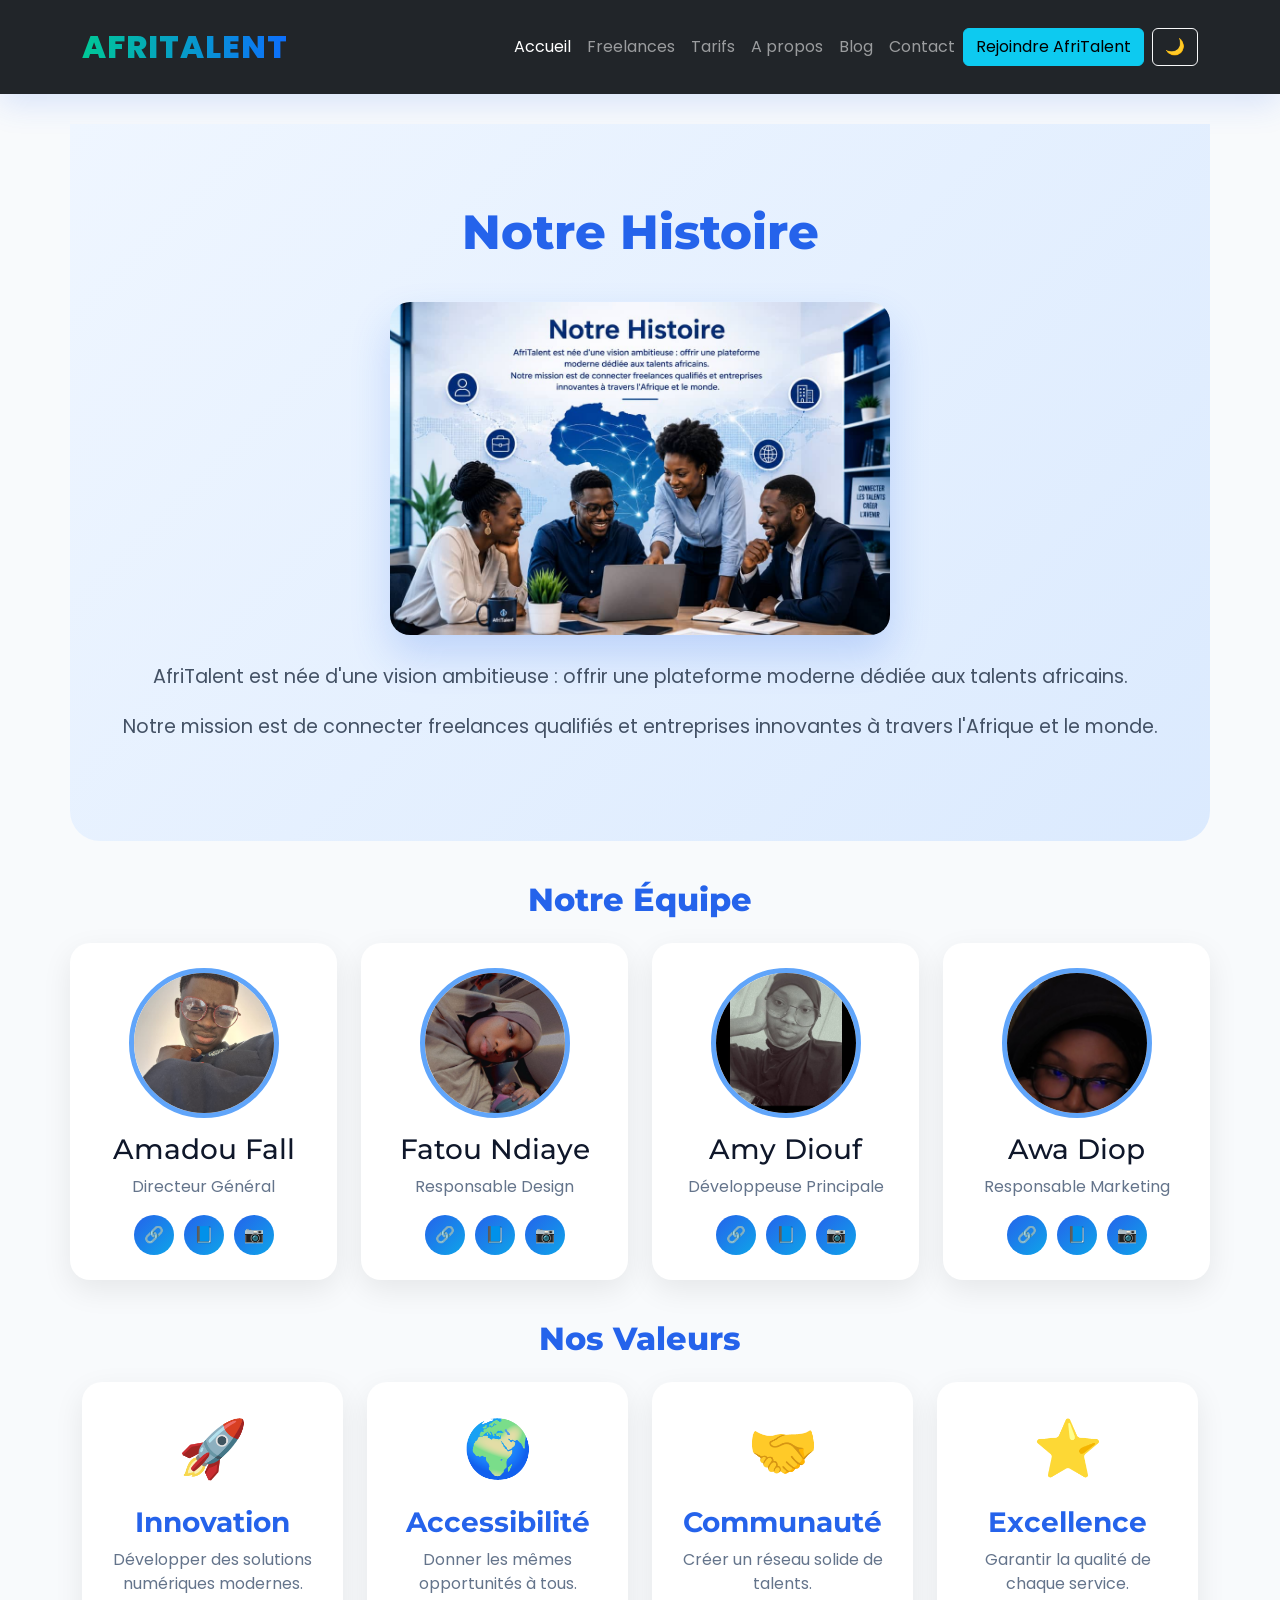
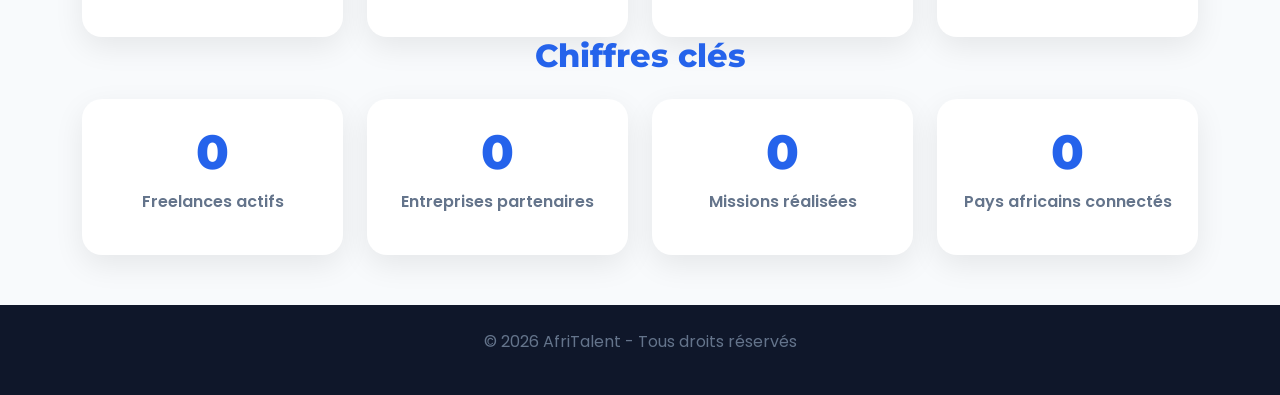
==== commit def982fc: "JS : filtrage dynamique des freelances et validation du formulaire de contact" ====
--- a/Diallo cheikh mouhamadou mourtalla-AfriTalent/about.html
+++ b/Diallo cheikh mouhamadou mourtalla-AfriTalent/about.html
@@ -63,7 +63,7 @@
     <section  class="about-history container fade-section">
         <h1>Notre Histoire</h1>
 
-        <img src="images/histoire.jpg" width="500" alt="Notre histoire">
+        <img src="images/ensemble.jpeg" width="500" alt="Notre histoire">
 
         <p>
             AfriTalent est née d'une vision ambitieuse :
--- a/Diallo cheikh mouhamadou mourtalla-AfriTalent/css/style.css
+++ b/Diallo cheikh mouhamadou mourtalla-AfriTalent/css/style.css
@@ -510,19 +510,7 @@
     transform: translateY(-5px);
 }
 
-/* .cta-section{
-
-    background:
-        linear-gradient(
-            135deg,
-            #2563eb,
-            #0ea5e9
-        );
-
-    border-radius: 30px;
-
-    margin: 80px auto;
-} */
+
 
 
 @media (max-width: 500px){
@@ -786,4 +774,338 @@
 .key-stats article p{
     color: #64748b;
     font-weight: 600;
+}
+
+
+/* ===== PAGE FREELANCES ===== */
+
+body{
+    background: #f8fafc;
+}
+
+/* HERO */
+
+main section:first-of-type{
+    text-align: center;
+    padding: 80px 20px;
+    /* background: linear-gradient(135deg,#2563eb,#3b82f6); */
+    color: white;
+    border-radius: 0 0 30px 30px;
+}
+
+main section:first-of-type h1{
+    font-size: 3rem;
+    font-weight: 800;
+    margin-bottom: 15px;
+}
+
+main section:first-of-type p{
+    font-size: 1.2rem;
+    opacity: .9;
+}
+
+/* FILTRES */
+
+main section:nth-of-type(2){
+    text-align: center;
+    padding: 40px 0;
+}
+
+main section:nth-of-type(2) button{
+    border: none;
+    background: white;
+    /* color: #2563eb; */
+    padding: 12px 22px;
+    margin: 8px;
+    border-radius: 30px;
+    font-weight: 600;
+    box-shadow: 0 5px 15px rgba(0,0,0,.08);
+    transition: .3s;
+}
+
+main section:nth-of-type(2) button:hover{
+    background: #2563eb;
+    color: white;
+    transform: translateY(-3px);
+}
+
+/* TITRE CATALOGUE */
+
+ .container h2{
+    color: #2563eb;
+    font-weight: 800;
+} 
+
+/* CARTES FREELANCES */
+
+.categorie-card{
+    background: white;
+    border-radius: 25px;
+    padding: 25px;
+    text-align: center;
+    box-shadow: 0 10px 25px rgba(0,0,0,.08);
+    transition: .4s;
+    margin-bottom: 30px;
+    height: 100%;
+    border: 1px solid #e2e8f0;
+}
+
+.categorie-card:hover{
+    transform: translateY(-10px);
+    box-shadow: 0 20px 40px rgba(37,99,235,.18);
+}
+
+/* PHOTOS */
+
+.categorie-card img{
+    width: 120px;
+    height: 120px;
+    object-fit: cover;
+    border-radius: 50%;
+    border: 5px solid #60a5fa;
+    margin-bottom: 15px;
+}
+
+/* NOM */
+
+.categorie-card h3{
+    color: #1e3a8a;
+    font-weight: 700;
+}
+
+/* MÉTIER */
+
+.categorie-card p:nth-of-type(1){
+    color: #2563eb;
+    font-weight: 600;
+}
+
+/* BOUTON */
+
+.categorie-card button{
+    background: linear-gradient(135deg,#2563eb,#3b82f6);
+    color: white;
+    border: none;
+    padding: 12px 22px;
+    border-radius: 30px;
+    font-weight: 600;
+    margin-top: 10px;
+    transition: .3s;
+}
+
+.categorie-card button:hover{
+    transform: scale(1.05);
+}
+
+/* FOOTER */
+
+footer{
+    background: #0f172a;
+    color: white;
+    text-align: center;
+    padding: 25px;
+    margin-top: 50px;
+}
+
+
+/* HERO FREELANCES */
+
+.freelance-hero{
+    text-align: center;
+    padding: 100px 20px;
+    background: linear-gradient(135deg,#2563eb,#60a5fa);
+    color: white;
+    border-radius: 0 0 30px 30px;
+    margin-bottom: 50px;
+}
+
+.freelance-hero h1{
+    font-size: 3rem;
+    font-weight: 800;
+    margin-bottom: 15px;
+}
+
+.freelance-hero p{
+    font-size: 1.2rem;
+    max-width: 700px;
+    margin: auto;
+    opacity: .95;
+}
+
+/* FILTRES */
+
+.freelance-filter{
+    text-align: center;
+    margin-bottom: 60px;
+}
+
+.freelance-filter h2{
+    color: #2563eb;
+    font-weight: 800;
+    margin-bottom: 25px;
+}
+
+.freelance-filter button{
+    background: white;
+    border: 2px solid #2563eb;
+    color: #2563eb;
+    padding: 12px 22px;
+    border-radius: 50px;
+    margin: 8px;
+    font-weight: 600;
+    transition: .3s;
+}
+
+.freelance-filter button:hover{
+    background: #2563eb;
+    color: white;
+    transform: translateY(-3px);
+    box-shadow: 0 10px 20px rgba(37,99,235,.25);
+}
+
+/* =========================
+   PAGE TARIFS
+========================= */
+
+/* HERO */
+
+.pricing-hero{
+    text-align: center;
+    padding: 90px 20px;
+    background: linear-gradient(135deg,#2563eb,#60a5fa);
+    color: white;
+    border-radius: 0 0 30px 30px;
+    margin-bottom: 60px;
+}
+
+.pricing-hero h1{
+    font-size: 3rem;
+    font-weight: 800;
+    margin-bottom: 15px;
+}
+
+.pricing-hero p{
+    font-size: 1.2rem;
+    max-width: 700px;
+    margin: auto;
+}
+
+/* CARTES TARIFS */
+
+.pricing-card{
+    background: white;
+    border-radius: 25px;
+    padding: 30px;
+    text-align: center;
+    box-shadow: 0 10px 30px rgba(0,0,0,.08);
+    transition: .4s;
+    margin-bottom: 30px;
+    height: 100%;
+    border: 2px solid transparent;
+}
+
+.pricing-card:hover{
+    transform: translateY(-10px);
+    border-color: #2563eb;
+    box-shadow: 0 20px 40px rgba(37,99,235,.18);
+}
+
+.pricing-card img{
+    width: 120px;
+    height: 120px;
+    object-fit: cover;
+    border-radius: 20px;
+    margin-bottom: 20px;
+}
+
+.pricing-card h2{
+    color: #2563eb;
+    font-weight: 800;
+}
+
+.pricing-card p{
+    margin-bottom: 10px;
+}
+
+.pricing-card button{
+    background: linear-gradient(135deg,#2563eb,#3b82f6);
+    color: rgb(84, 81, 240);
+    border: none;
+    padding: 12px 25px;
+    border-radius: 30px;
+    font-weight: 600;
+    margin-top: 15px;
+    transition: .3s;
+}
+
+.pricing-card button:hover{
+    transform: scale(1.05);
+}
+
+/* METTRE EN AVANT LE PLAN PRO */
+
+.pricing-card:nth-child(2){
+    position: relative;
+}
+
+/* FAQ */
+
+.pricing-faq{
+    max-width: 900px;
+    margin: 80px auto;
+    padding: 0 20px;
+}
+
+.pricing-faq h2{
+    text-align: center;
+    color: #2563eb;
+    font-weight: 800;
+    margin-bottom: 40px;
+}
+
+.pricing-faq article{
+    background: white;
+    padding: 25px;
+    border-radius: 20px;
+    margin-bottom: 20px;
+    box-shadow: 0 5px 20px rgba(0,0,0,.08);
+    transition: .3s;
+}
+
+.pricing-faq article:hover{
+    transform: translateX(8px);
+}
+
+.pricing-faq h3{
+    color: #1e3a8a;
+    font-size: 1.1rem;
+    font-weight: 700;
+}
+
+/* RESPONSIVE */
+
+@media(max-width:768px){
+
+    .pricing-hero h1{
+        font-size: 2.2rem;
+    }
+
+}
+
+.popular-plan{
+    border: 3px solid #2563eb;
+    transform: scale(1.05);
+    position: relative;
+}
+
+.popular-badge{
+    position: absolute;
+    top: -15px;
+    right: 20px;
+    background: #2563eb;
+    color: rgb(0, 0, 0);
+    padding: 8px 15px;
+    border-radius: 20px;
+    font-size: 0.9rem;
+    font-weight: 700;
 }
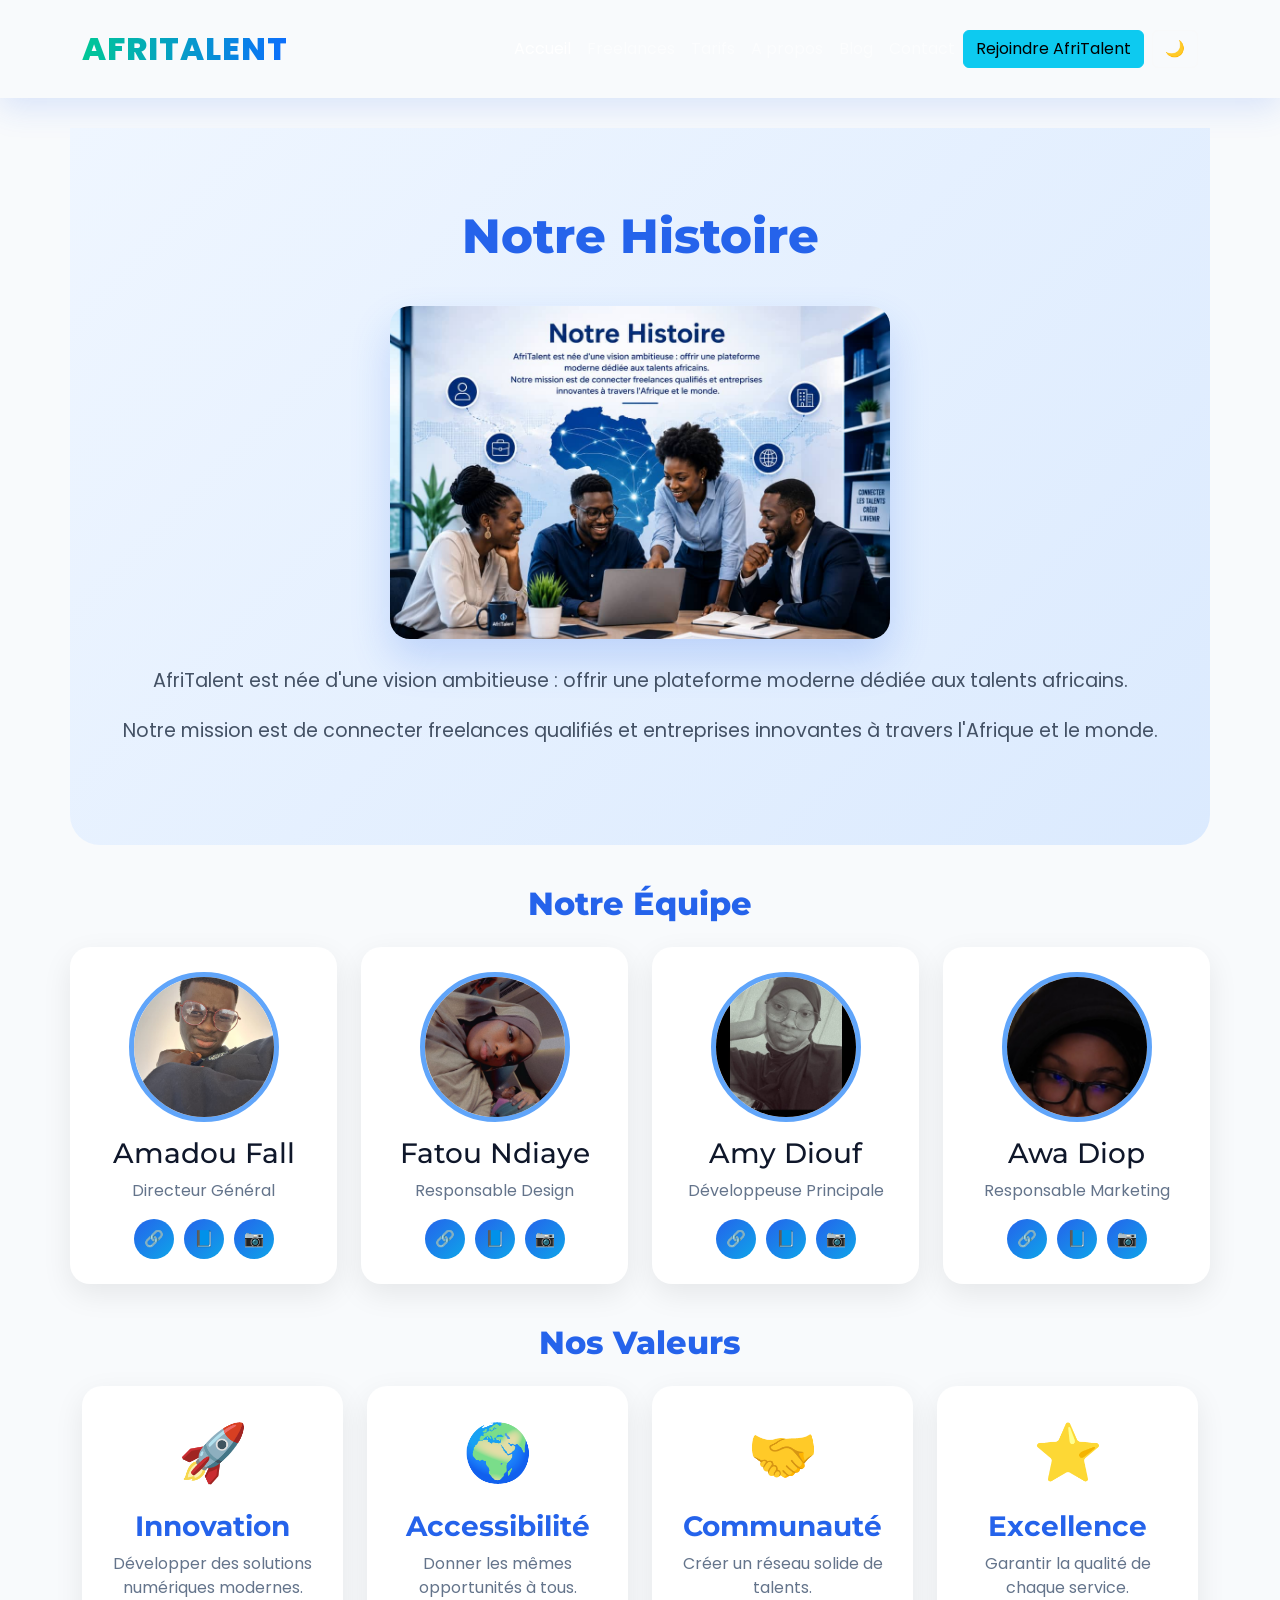
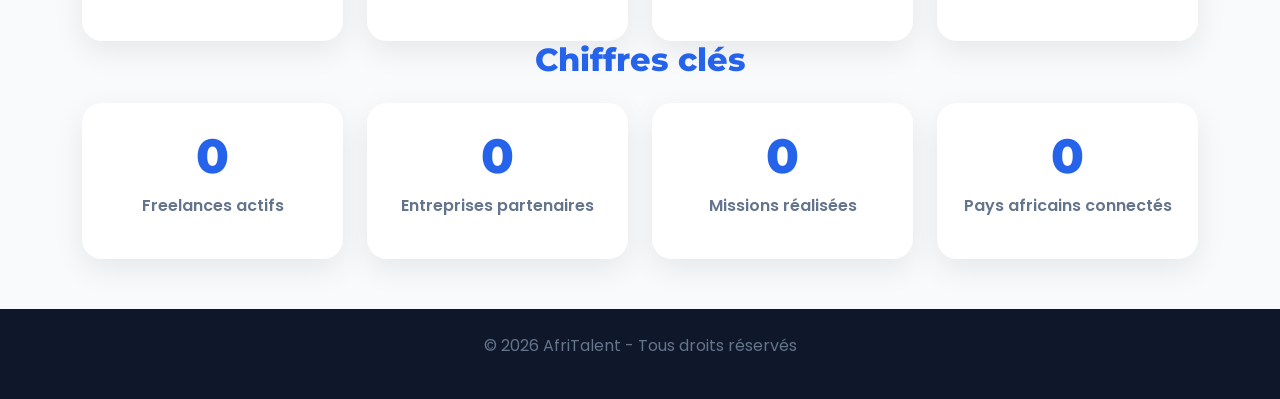
==== commit d88afcf1: "Finalisation : corrections responsive, optimisation du code et commentaires" ====
--- a/Diallo cheikh mouhamadou mourtalla-AfriTalent/about.html
+++ b/Diallo cheikh mouhamadou mourtalla-AfriTalent/about.html
@@ -1,236 +1,237 @@
 <!DOCTYPE html>
 <html lang="fr">
+
 <head>
     <meta charset="UTF-8">
     <meta name="viewport" content="width=device-width, initial-scale=1.0">
     <title>AfriTalent — Accueil</title>
-<link
-href="https://cdn.jsdelivr.net/npm/bootstrap@5.3.0/dist/css/bootstrap.min.css"
-rel="stylesheet">
-<link rel="stylesheet"
-href="https://cdnjs.cloudflare.com/ajax/libs/font-awesome/6.6.0/css/all.min.css">
+    <link href="https://cdn.jsdelivr.net/npm/bootstrap@5.3.0/dist/css/bootstrap.min.css" rel="stylesheet">
+    <link rel="stylesheet" href="https://cdnjs.cloudflare.com/ajax/libs/font-awesome/6.6.0/css/all.min.css">
 
     <link rel="stylesheet" href="css/style.css">
 </head>
+
 <body>
-     <header>
+    <header>
         <!-- Navigation Bootstrap commune a toutes les pages -->
-         <nav class="navbar navbar-expand-lg navbar-dark bg-dark">
-    <div class="container">
-        <a class="navbar-brand logo-afritalent" href="index.html">
-    AfriTalent
-</a>
-
-        <button class="navbar-toggler" type="button"
-            data-bs-toggle="collapse"
-            data-bs-target="#navMenu"
-            aria-controls="navMenu"
-            aria-expanded="false"
-            aria-label="Toggle navigation">
-
-            <span class="navbar-toggler-icon"></span>
-
-        </button>
-
-        <div class="collapse navbar-collapse" id="navMenu">
-
-            <ul class="navbar-nav ms-auto">
-                <li class="nav-item"><a class="nav-link active" href="index.html">Accueil</a></li>
-                <li class="nav-item"><a class="nav-link" href="freelances.html">Freelances</a></li>
-                <li class="nav-item"><a class="nav-link" href="tarifs.html">Tarifs</a></li>
-                <li class="nav-item"><a class="nav-link" href="about.html">A propos</a></li>
-                <li class="nav-item"><a class="nav-link" href="#blog">Blog</a></li>
-                <li class="nav-item"><a class="nav-link" href="contact.html">Contact</a></li>
-            </ul>
-
-            <div class="d-flex gap-2">
-                <button type="button" class="btn btn-info">
-                    Rejoindre AfriTalent
+        <nav class="navbar navbar-expand-lg navbar-dark ">
+            <div class="container">
+                <a class="navbar-brand logo-afritalent" href="index.html">
+                    AfriTalent
+                </a>
+
+                <button class="navbar-toggler" type="button" data-bs-toggle="collapse" data-bs-target="#navMenu"
+                    aria-controls="navMenu" aria-expanded="false" aria-label="Toggle navigation">
+
+                    <span class="navbar-toggler-icon"></span>
+
                 </button>
 
-                <button id="theme-toggle" class="btn btn-outline-light">
-                    🌙
-                </button>
-            </div>
-
-        </div>
-    </div>
-</nav>
-        
+                <div class="collapse navbar-collapse" id="navMenu">
+
+                    <ul class="navbar-nav ms-auto">
+                        <li class="nav-item"><a class="nav-link active" href="index.html">Accueil</a></li>
+                        <li class="nav-item"><a class="nav-link" href="freelances.html">Freelances</a></li>
+                        <li class="nav-item"><a class="nav-link" href="tarifs.html">Tarifs</a></li>
+                        <li class="nav-item"><a class="nav-link" href="about.html">A propos</a></li>
+                        <li class="nav-item"><a class="nav-link" href="#blog">Blog</a></li>
+                        <li class="nav-item"><a class="nav-link" href="contact.html">Contact</a></li>
+                    </ul>
+
+                    <div class="d-flex gap-2">
+                        <button type="button" class="btn btn-info">
+                            Rejoindre AfriTalent
+                        </button>
+
+                        <button id="theme-toggle" class="btn btn-outline-light">
+                            🌙
+                        </button>
+                    </div>
+
+                </div>
+            </div>
+        </nav>
+
     </header>
     <main>
-
-    <section  class="about-history container fade-section">
-        <h1>Notre Histoire</h1>
-
-        <img src="images/ensemble.jpeg" width="500" alt="Notre histoire">
-
-        <p>
-            AfriTalent est née d'une vision ambitieuse :
-            offrir une plateforme moderne dédiée aux talents africains.
+        <!-- SECTION NOTRE HISTOIRE -->
+
+        <section class="about-history container fade-section">
+            <h1>Notre Histoire</h1>
+
+            <img src="images/ensemble.jpeg" width="500" alt="Notre histoire">
+
+            <p>
+                AfriTalent est née d'une vision ambitieuse :
+                offrir une plateforme moderne dédiée aux talents africains.
+            </p>
+
+            <p>
+                Notre mission est de connecter freelances qualifiés
+                et entreprises innovantes à travers l'Afrique et le monde.
+            </p>
+        </section>
+        <!-- SECTION NOTRE EQUIPE -->
+
+        <section class="container fade-section team">
+
+            <h2 class="text-center mb-4">Notre Équipe</h2>
+
+            <div class="row">
+
+                <div class="col-12 col-md-6 col-lg-3">
+                    <article>
+                        <img src="images/team.jpeg" width="150" alt="">
+                        <h3>Amadou Fall</h3>
+                        <p>Directeur Général</p>
+                        <div class="social-links">
+                            <a href="#">🔗</a>
+                            <a href="#">📘</a>
+                            <a href="#">📷</a>
+                        </div>
+                    </article>
+                </div>
+
+                <div class="col-12 col-md-6 col-lg-3">
+                    <article>
+                        <img src="images/team2.jpeg" width="150" alt="">
+                        <h3>Fatou Ndiaye</h3>
+                        <p>Responsable Design</p>
+
+                        <div class="social-links">
+                            <a href="#">🔗</a>
+                            <a href="#">📘</a>
+                            <a href="#">📷</a>
+                        </div>
+                    </article>
+                </div>
+
+                <div class="col-12 col-md-6 col-lg-3">
+                    <article>
+                        <img src="images/team3.jpeg" width="150" alt="">
+                        <h3>Amy Diouf</h3>
+                        <p>Développeuse Principale</p>
+
+                        <div class="social-links">
+                            <a href="#">🔗</a>
+                            <a href="#">📘</a>
+                            <a href="#">📷</a>
+                        </div>
+                    </article>
+                </div>
+
+                <div class="col-12 col-md-6 col-lg-3">
+                    <article>
+                        <img src="images/team4.jpeg" width="150" alt="">
+                        <h3>Awa Diop</h3>
+                        <p>Responsable Marketing</p>
+                        <div class="social-links">
+                            <a href="#">🔗</a>
+                            <a href="#">📘</a>
+                            <a href="#">📷</a>
+                        </div>
+                    </article>
+                </div>
+
+            </div>
+
+        </section>
+
+        <!-- SECTION NOS VALEURS -->
+        <section class="container fade-section values">
+
+            <h2 class="text-center mb-4">Nos Valeurs</h2>
+
+            <div class="row">
+
+                <div class="col-12 col-md-6 col-lg-3">
+                    <article>
+                        <div class="value-icon">🚀</div>
+                        <h3>Innovation</h3>
+                        <p>Développer des solutions numériques modernes.</p>
+                    </article>
+                </div>
+
+                <div class="col-12 col-md-6 col-lg-3">
+                    <article>
+                        <div class="value-icon">🌍</div>
+                        <h3>Accessibilité</h3>
+                        <p>Donner les mêmes opportunités à tous.</p>
+                    </article>
+                </div>
+
+                <div class="col-12 col-md-6 col-lg-3">
+                    <article>
+                        <div class="value-icon">🤝</div>
+                        <h3>Communauté</h3>
+                        <p>Créer un réseau solide de talents.</p>
+                    </article>
+                </div>
+
+                <div class="col-12 col-md-6 col-lg-3">
+                    <article>
+                        <div class="value-icon">⭐</div>
+                        <h3>Excellence</h3>
+                        <p>Garantir la qualité de chaque service.</p>
+                    </article>
+                </div>
+
+            </div>
+
+        </section>
+        <!-- SECTION CHIFFRES CLES -->
+        <section class="container fade-section key-stats">
+
+            <h2 class="text-center mb-4">Chiffres clés</h2>
+
+            <div class="row">
+
+                <div class="col-12 col-md-6 col-lg-3">
+                    <article>
+                        <h3 class="counter" data-target="2500">0</h3>
+                        <p>Freelances actifs</p>
+                    </article>
+                </div>
+
+                <div class="col-12 col-md-6 col-lg-3">
+                    <article>
+                        <h3 class="counter" data-target="800">0</h3>
+                        <p>Entreprises partenaires</p>
+                    </article>
+                </div>
+
+                <div class="col-12 col-md-6 col-lg-3">
+                    <article>
+                        <h3 class="counter" data-target="12000">0</h3>
+                        <p>Missions réalisées</p>
+                    </article>
+                </div>
+
+                <div class="col-12 col-md-6 col-lg-3">
+                    <article>
+                        <h3 class="counter" data-target="20">0</h3>
+                        <p>Pays africains connectés</p>
+                    </article>
+                </div>
+
+            </div>
+
+        </section>
+    </main>
+<!-- FOOTER -->
+    <footer>
+
+        <p>© <span id="currentYear"></span>
+            AfriTalent - Tous droits réservés
         </p>
-
-        <p>
-            Notre mission est de connecter freelances qualifiés
-            et entreprises innovantes à travers l'Afrique et le monde.
-        </p>
-    </section>
-
-    <section class="container fade-section team">
-
-    <h2 class="text-center mb-4">Notre Équipe</h2>
-
-    <div class="row">
-
-        <div class="col-12 col-md-6 col-lg-3">
-            <article>
-                <img src="images/team.jpeg" width="150" alt="">
-                <h3>Amadou Fall</h3>
-                <p>Directeur Général</p>
-                <div class="social-links">
-                    <a href="#">🔗</a>
-                    <a href="#">📘</a>
-                    <a href="#">📷</a>
-                </div>
-            </article>
-        </div>
-
-        <div class="col-12 col-md-6 col-lg-3">
-            <article>
-                <img src="images/team2.jpeg" width="150" alt="">
-                <h3>Fatou Ndiaye</h3>
-                <p>Responsable Design</p>
-
-            <div class="social-links">
-                <a href="#">🔗</a>
-                <a href="#">📘</a>
-                <a href="#">📷</a>
-            </div>
-            </article>
-        </div>
-
-        <div class="col-12 col-md-6 col-lg-3">
-            <article>
-                <img src="images/team3.jpeg" width="150" alt="">
-                <h3>Amy Diouf</h3>
-                <p>Développeuse Principale</p>
-
-            <div class="social-links">
-                <a href="#">🔗</a>
-                <a href="#">📘</a>
-                <a href="#">📷</a>
-            </div>
-            </article>
-        </div>
-
-        <div class="col-12 col-md-6 col-lg-3">
-            <article>
-                <img src="images/team4.jpeg" width="150" alt="">
-                <h3>Awa Diop</h3>
-                <p>Responsable Marketing</p>
-                            <div class="social-links">
-                <a href="#">🔗</a>
-                <a href="#">📘</a>
-                <a href="#">📷</a>
-            </div>
-            </article>
-        </div>
-
-    </div>
-
-</section>
-    <section class="container fade-section values">
-
-    <h2 class="text-center mb-4">Nos Valeurs</h2>
-
-    <div class="row">
-
-        <div class="col-12 col-md-6 col-lg-3">
-            <article>
-           <div class="value-icon">🚀</div>
-                <h3>Innovation</h3>
-                <p>Développer des solutions numériques modernes.</p>
-            </article>
-        </div>
-
-        <div class="col-12 col-md-6 col-lg-3">
-            <article>
-                <div class="value-icon">🌍</div>
-                <h3>Accessibilité</h3>
-                <p>Donner les mêmes opportunités à tous.</p>
-            </article>
-        </div>
-
-        <div class="col-12 col-md-6 col-lg-3">
-            <article>
-                 <div class="value-icon">🤝</div>
-                <h3>Communauté</h3>
-                <p>Créer un réseau solide de talents.</p>
-            </article>
-        </div>
-
-        <div class="col-12 col-md-6 col-lg-3">
-            <article>
-                <div class="value-icon">⭐</div>
-                <h3>Excellence</h3>
-                <p>Garantir la qualité de chaque service.</p>
-            </article>
-        </div>
-
-    </div>
-
-</section>
-   <section class="container fade-section key-stats">
-
-    <h2 class="text-center mb-4">Chiffres clés</h2>
-
-    <div class="row">
-
-        <div class="col-12 col-md-6 col-lg-3">
-            <article>
-                <h3 class="counter" data-target="2500">0</h3>
-                <p>Freelances actifs</p>
-            </article>
-        </div>
-
-        <div class="col-12 col-md-6 col-lg-3">
-            <article>
-                <h3 class="counter" data-target="800">0</h3>
-                <p>Entreprises partenaires</p>
-            </article>
-        </div>
-
-        <div class="col-12 col-md-6 col-lg-3">
-            <article>
-                <h3 class="counter" data-target="12000">0</h3>
-                <p>Missions réalisées</p>
-            </article>
-        </div>
-
-        <div class="col-12 col-md-6 col-lg-3">
-            <article>
-                <h3 class="counter" data-target="20">0</h3>
-                <p>Pays africains connectés</p>
-            </article>
-        </div>
-
-    </div>
-
-</section>
-</main>
-
-<footer>
-    
-    <p>© <span id="currentYear"></span>
-        AfriTalent - Tous droits réservés
-    </p>
-</footer>
-
-<button id="backToTop" class="btn btn-primary">
-    ↑
-</button>
-
-<script src="https://cdn.jsdelivr.net/npm/bootstrap@5.3.0/dist/js/bootstrap.bundle.min.js"></script>
-<script src="js/main.js"></script>
+    </footer>
+
+    <button id="backToTop" class="btn btn-primary">
+        ↑
+    </button>
+
+    <script src="https://cdn.jsdelivr.net/npm/bootstrap@5.3.0/dist/js/bootstrap.bundle.min.js"></script>
+    <script src="js/main.js"></script>
 </body>
+
 </html>
--- a/Diallo cheikh mouhamadou mourtalla-AfriTalent/css/style.css
+++ b/Diallo cheikh mouhamadou mourtalla-AfriTalent/css/style.css
@@ -616,14 +616,38 @@
 
 .navbar{
     transition: all 0.3s ease;
-}
+    background: transparent;
+    padding: 20px 0;
+    transition: all 0.3s ease;
+    display: flex;
+    align-items: center;
+    position: center;
+    
+}
+
+
 
 .navbar.scrolled{
-    background: rgba(0,0,0,0.95) !important;
+    
+    background: rgb(70, 89, 255);
+    box-shadow: 0 5px 20px rgba(0,0,0,0.15);
+}
+
+.navbar.scrolled .nav-link,
+.navbar.scrolled .navbar-brand{
+    color: #0d6efd !important;
+    color:#ecd714fa
+}
+    
+    /* background: white;
+    padding: 10px 0;
+    box-shadow: 0 4px 15px rgba(0,0,0,0.1); */
+
+    /* background: rgba(0,0,0,0.95) !important;
     box-shadow: 0 5px 15px rgba(0,0,0,0.2);
     padding-top: 5px;
-     padding-bottom: 5px;  
-}
+     padding-bottom: 5px;   */
+
  /* DARK MODE */
 
 body.dark-mode{
@@ -646,7 +670,7 @@
     opacity: 1;
     transform: translateY(50px);
     transition: opacity 0.8s ease,
-                transform 0.8s ease;
+     transform 0.8s ease;
 }
 
 .fade-section.show{
@@ -655,7 +679,7 @@
 }
 
 
-/* ===== ABOUT PAGE MODERNE ===== */
+/*  ABOUT PAGE MODERNE  */
 
 .about-history{
     text-align: center;
@@ -777,7 +801,7 @@
 }
 
 
-/* ===== PAGE FREELANCES ===== */
+/*PAGE FREELANCES  */
 
 body{
     background: #f8fafc;
@@ -963,9 +987,8 @@
     box-shadow: 0 10px 20px rgba(37,99,235,.25);
 }
 
-/* =========================
-   PAGE TARIFS
-========================= */
+
+   /* PAGE TARIFS */
 
 /* HERO */
 
@@ -1108,4 +1131,121 @@
     border-radius: 20px;
     font-size: 0.9rem;
     font-weight: 700;
+}
+
+/* suite contact css */
+
+/* Hero contact */
+
+.contact-page main section:first-child {
+    background: linear-gradient(135deg, #0d6efd, #0dcaf0);
+    color: rgb(45, 101, 255);
+    text-align: center;
+    padding: 60px 20px;
+    border-radius: 0 0 20px 20px;
+}
+
+.contact-page main section:first-child h1 {
+    font-size: 3rem;
+    font-weight: bold;
+}
+
+/* Formulaire */
+
+.contact-page form {
+    background: #497aff;
+    padding: 30px;
+    border-radius: 15px;
+    box-shadow: 0 5px 15px rgba(0,0,0,0.1);
+}
+
+.contact-page .form-control,
+.contact-page .form-select {
+    margin-top: 5px;
+}
+
+.contact-page .btn-primary {
+    width: 100%;
+    padding: 12px;
+    font-weight: bold;
+}
+
+/* Coordonnées */
+
+.contact-page .col-lg-4 {
+    background: #f4f5f53d;
+    padding: 25px;
+    border-radius: 15px;
+}
+
+/* Carte Google Maps */
+
+.contact-page iframe {
+    border-radius: 15px;
+    margin-top: 20px;
+    box-shadow: 0 5px 15px rgba(0,0,0,0.1);
+}
+
+.bento-grid {
+    display: grid;
+    grid-template-columns: repeat(3, 1fr);
+    grid-auto-rows: 220px;
+    gap: 20px;
+}
+
+
+/* pour comment ca marche */
+.bento-card {
+    background: #eef4ff;
+    border-radius: 20px;
+    padding: 25px;
+    box-shadow: 0 8px 25px rgba(0,0,0,0.08);
+    position: relative;
+
+    display: flex;
+    flex-direction: column;
+    justify-content: center;
+    text-align: center;
+}
+
+.large {
+    grid-column: span 2;
+    grid-row: span 2;
+}
+
+.wide {
+    grid-column: span 2;
+}
+
+.step-number {
+    position: absolute;
+    top: 15px;
+    right: 20px;
+    font-size: 1.2rem;
+    font-weight: bold;
+    color: #0d6efd;
+}
+
+.icon {
+    font-size: 2rem;
+    margin-bottom: 10px;
+}
+
+.bento-card h3 {
+    margin-bottom: 10px;
+}
+
+
+
+footer p {
+    animation: floatText 3s ease-in-out infinite;
+}
+
+@keyframes floatText {
+    0%,100% {
+        transform: translateY(0);
+    }
+    50% {
+        transform: translateY(-8px);
+    }
 }
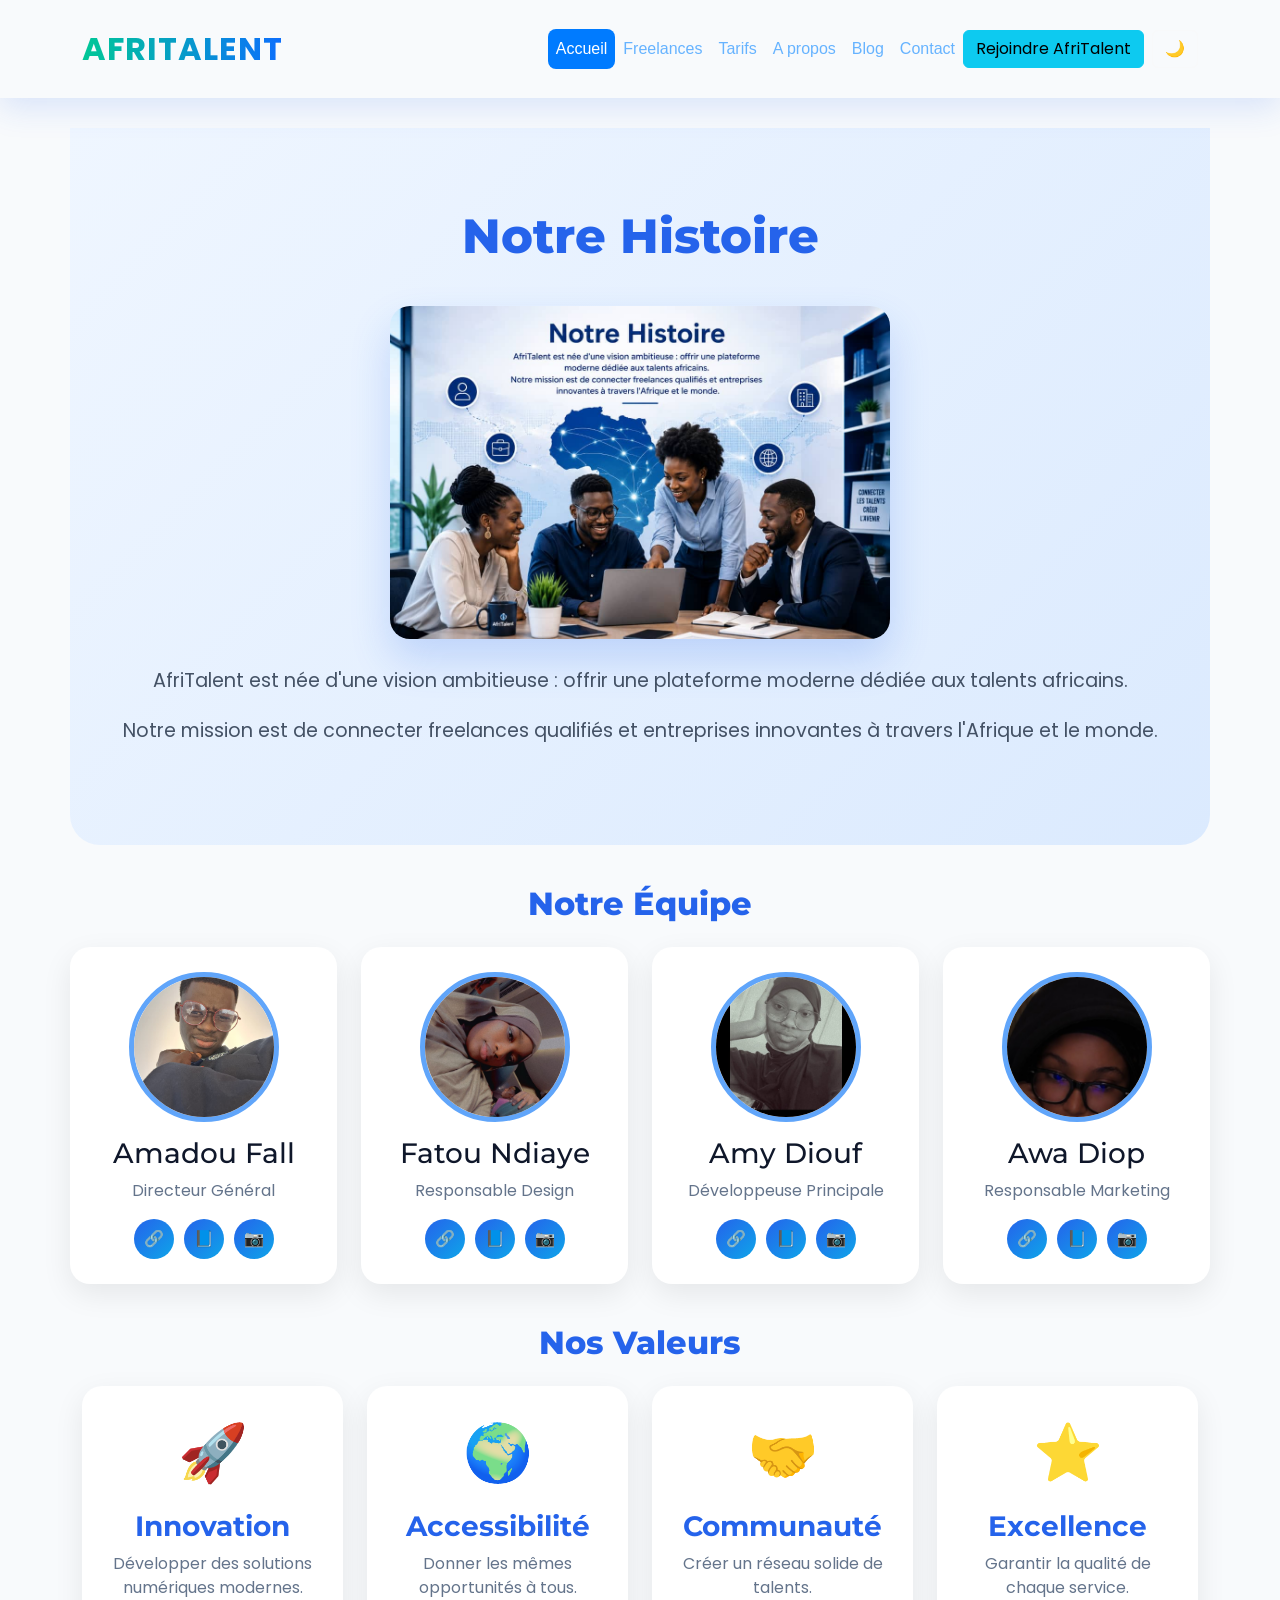
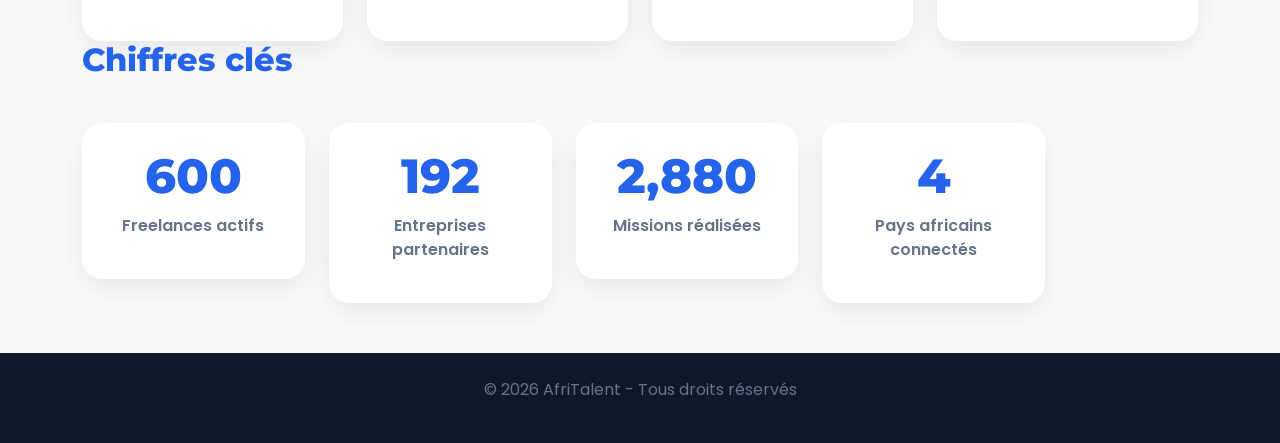
==== commit b106ed31: "Déploiement : GitHub Pages activé, README finalisé et présentation PowerPoint ajoutée" ====
--- a/Diallo cheikh mouhamadou mourtalla-AfriTalent/about.html
+++ b/Diallo cheikh mouhamadou mourtalla-AfriTalent/about.html
@@ -180,7 +180,7 @@
 
         </section>
         <!-- SECTION CHIFFRES CLES -->
-        <section class="container fade-section key-stats">
+        <section class="container fade-section key-stats stats">
 
             <h2 class="text-center mb-4">Chiffres clés</h2>
 
--- a/Diallo cheikh mouhamadou mourtalla-AfriTalent/css/style.css
+++ b/Diallo cheikh mouhamadou mourtalla-AfriTalent/css/style.css
@@ -621,11 +621,40 @@
     transition: all 0.3s ease;
     display: flex;
     align-items: center;
-    position: center;
-    
-}
-
-
+    position: relative;
+    width:100%;
+    z-index: 1000;
+    justify-content: space-between;
+}
+
+/* ===== NAVBAR ===== */
+
+.navbar-brand {
+    color: #4da6ff !important;
+    font-weight: bold;
+}
+
+.navbar-nav .nav-link {
+    color: #66b3ff !important;
+    font-weight: 500;
+    transition: all 0.3s ease;
+    padding: 8px 15px;
+    border-radius: 8px;
+   
+
+}
+
+/* Effet au survol */
+.navbar-nav .nav-link:hover {
+    color: white !important;
+    background-color: #3399ff;
+}
+
+/* Lien actif */
+.navbar-nav .nav-link.active {
+    color: white !important;
+    background-color: #007bff;
+}
 
 .navbar.scrolled{
     
